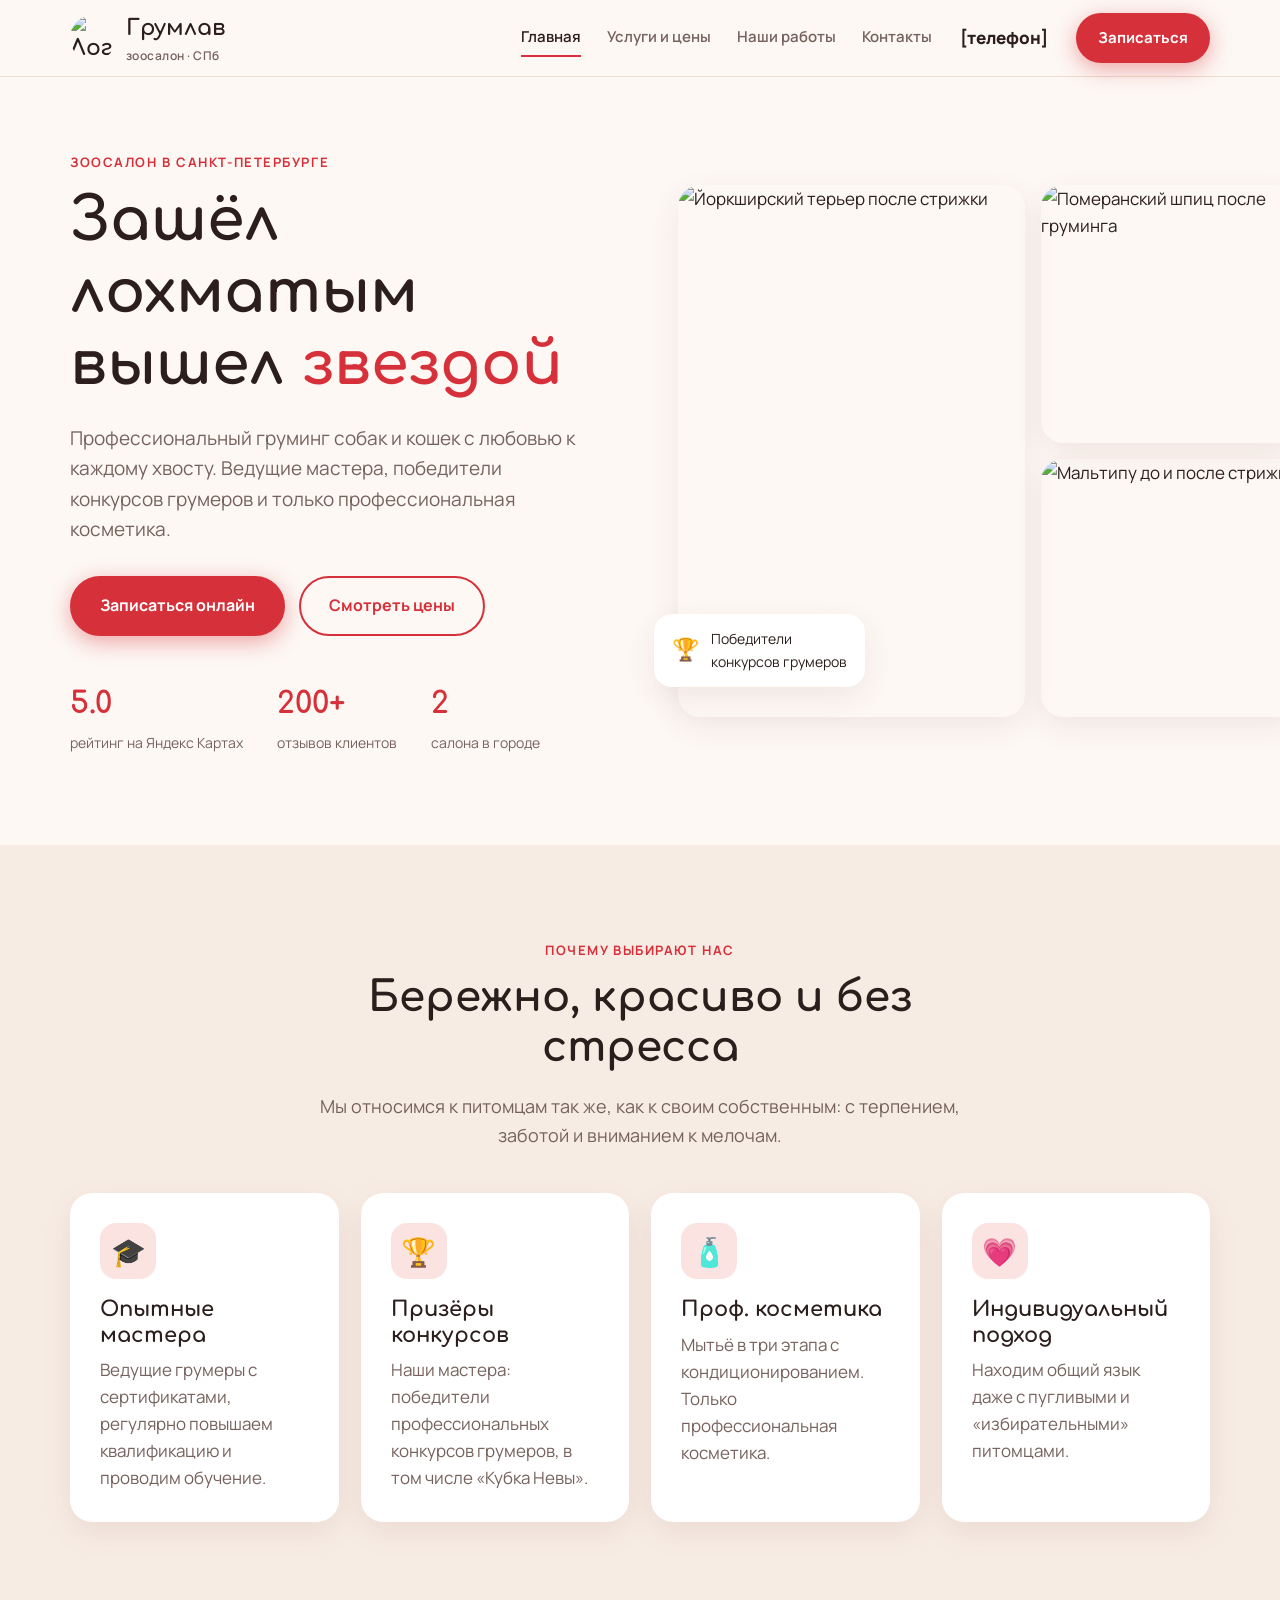
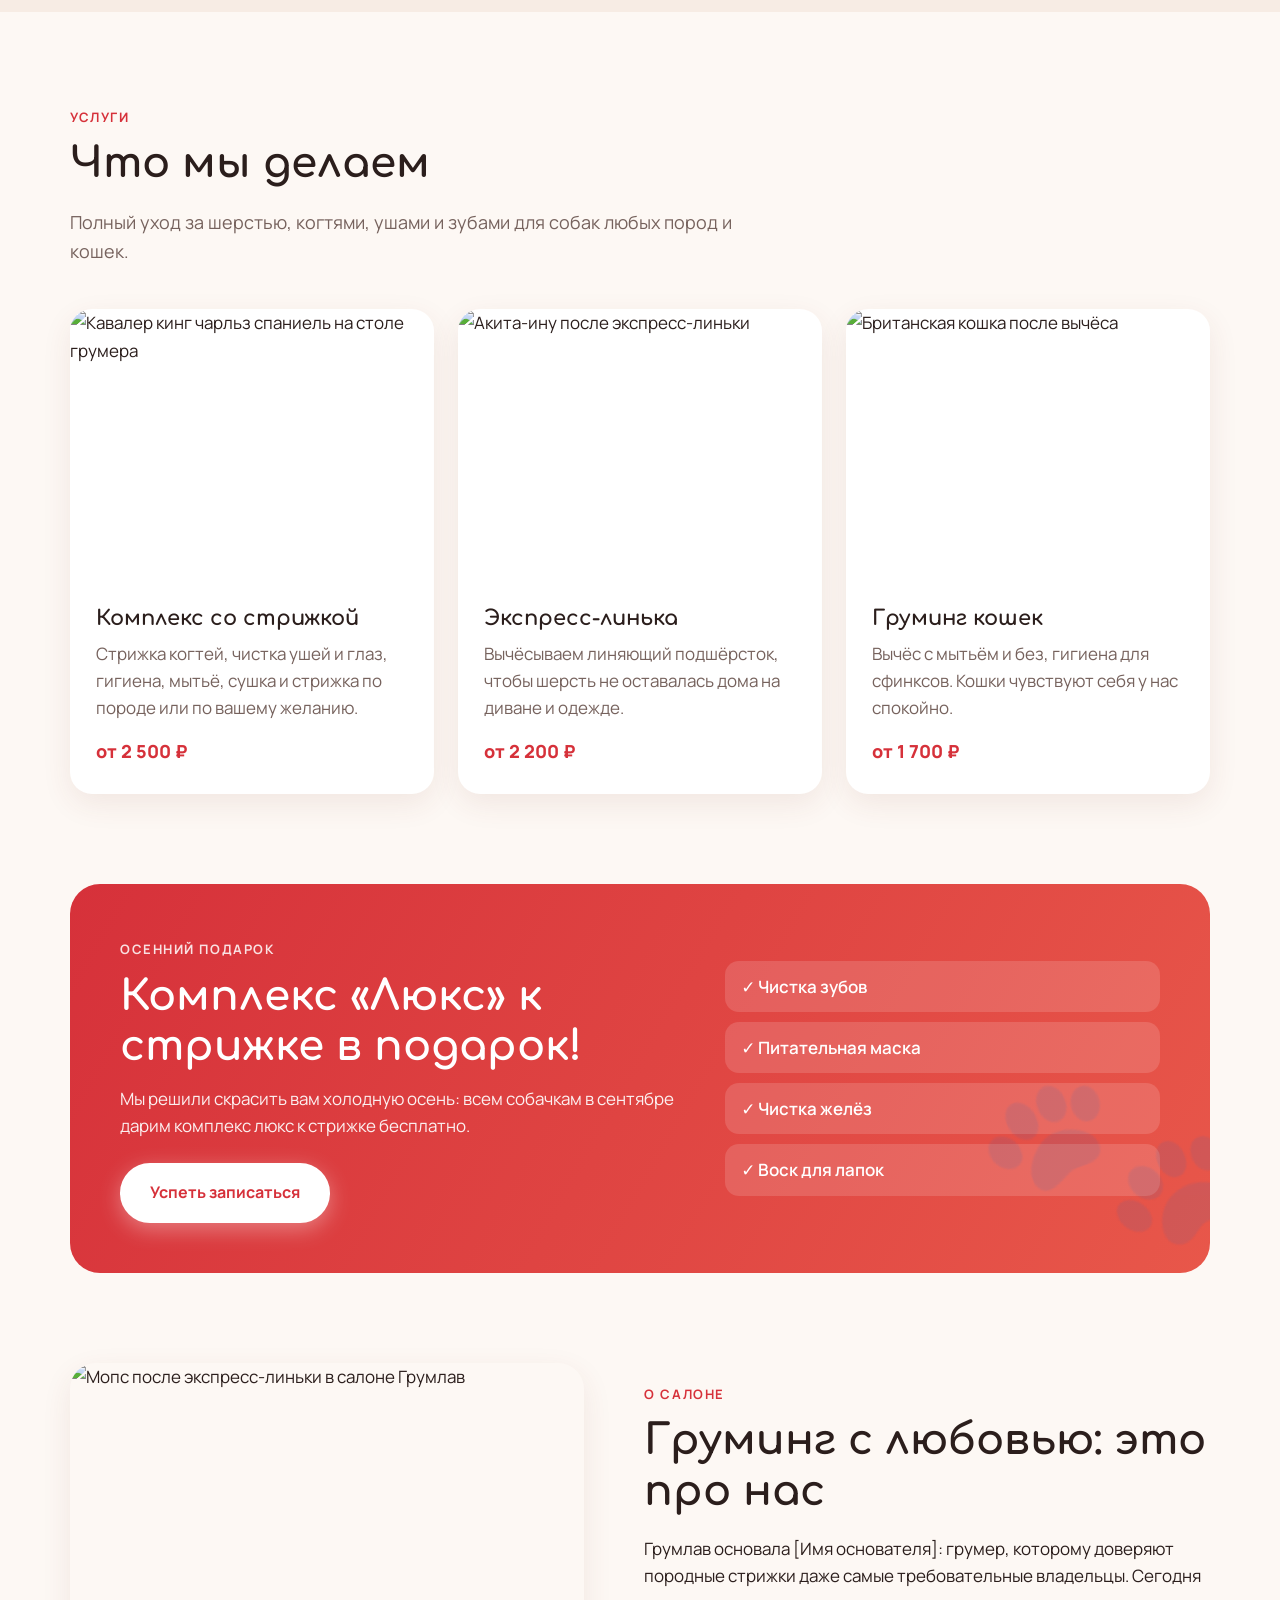
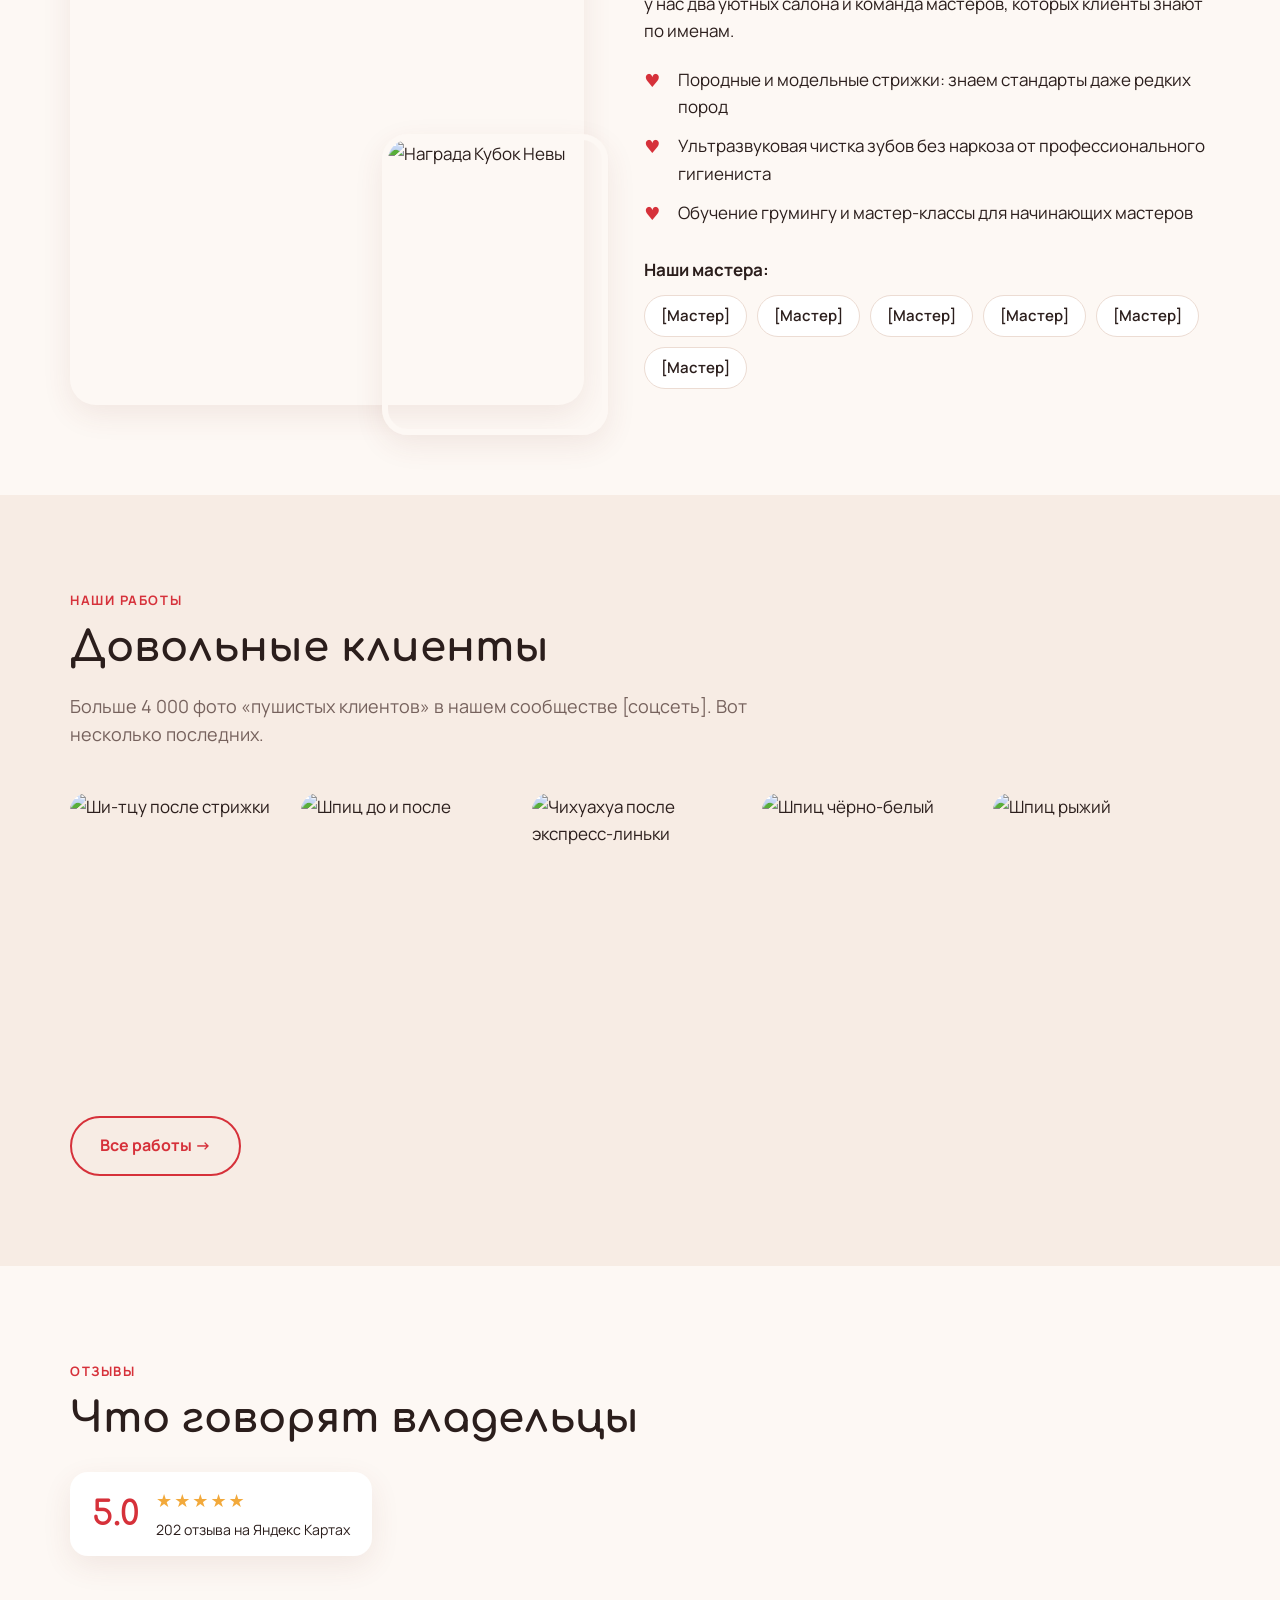
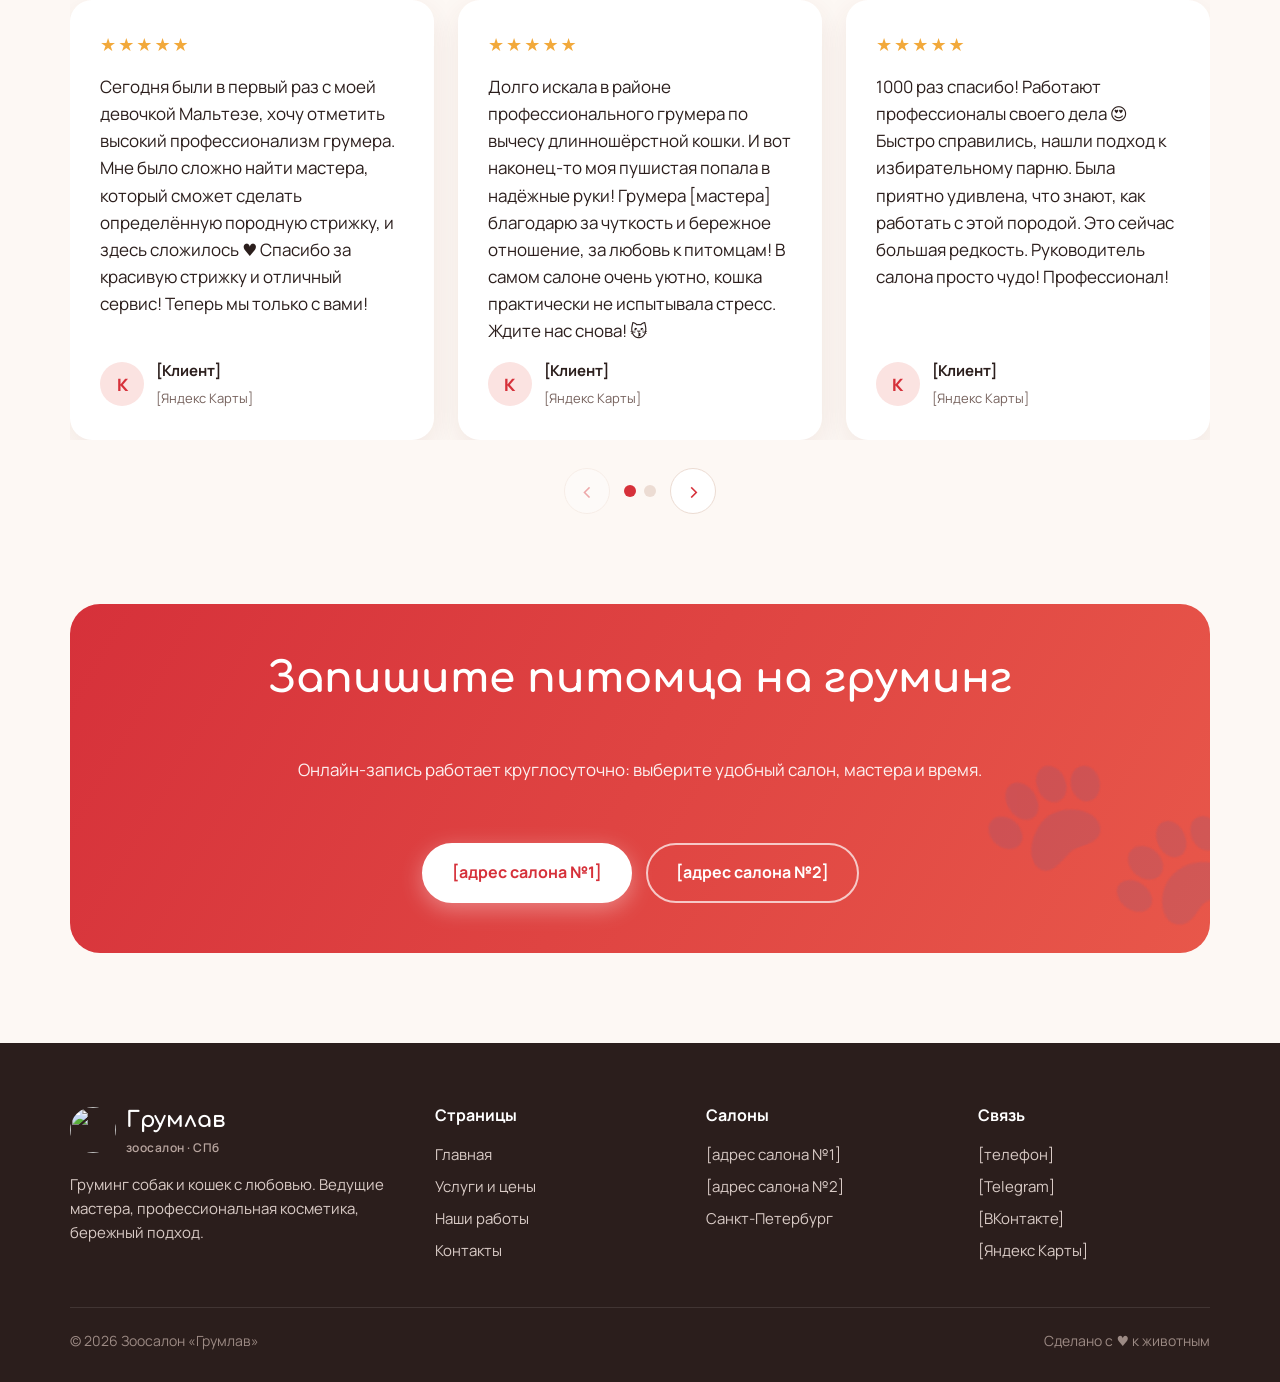
==== index.html @ 8fbd1bcd "Первая публикация 26.11 22:01" ====
<!DOCTYPE html>
<html lang="ru">
<head>
  <meta charset="UTF-8">
  <meta name="viewport" content="width=device-width, initial-scale=1">
  <title>Грумлав | Зоосалон в Санкт-Петербурге | Груминг собак и кошек</title>
  <meta name="description" content="Зоосалон Грумлав: стрижка собак и кошек, вычес, гигиена, ультразвуковая чистка зубов без наркоза. Два салона: [адрес салона №1] и [адрес салона №2]. Запись онлайн.">
  <link rel="icon" href="img/logo.jpg">
  <link rel="preconnect" href="https://fonts.googleapis.com">
  <link rel="preconnect" href="https://fonts.gstatic.com" crossorigin>
  <link href="https://fonts.googleapis.com/css2?family=Comfortaa:wght@600;700&family=Manrope:wght@400;600;700;800&display=swap" rel="stylesheet">
  <link rel="stylesheet" href="style.css">
</head>
<body>

<header class="header">
  <div class="container header__inner">
    <a href="index.html" class="logo"><img src="img/logo.jpg" alt="Логотип Грумлав"><span>Грумлав<small>зоосалон · СПб</small></span></a>
    <nav class="nav">
      <a href="index.html" class="active">Главная</a>
      <a href="uslugi.html">Услуги и цены</a>
      <a href="raboty.html">Наши работы</a>
      <a href="kontakty.html">Контакты</a>
    </nav>
    <span class="header__phone">[телефон]</span>
    <a href="kontakty.html#zapis" class="btn btn--primary">Записаться</a>
    <button class="burger" aria-label="Меню"><span></span><span></span><span></span></button>
  </div>
</header>

<main>
  <!-- Первый экран -->
  <section class="hero">
    <div class="container hero__grid">
      <div class="reveal">
        <span class="eyebrow">Зоосалон в Санкт-Петербурге</span>
        <h1>Зашёл лохматым<br>вышел <em>звездой</em></h1>
        <p class="hero__lead">Профессиональный груминг собак и кошек с любовью к каждому хвосту. Ведущие мастера, победители конкурсов грумеров и только профессиональная косметика.</p>
        <div class="hero__actions">
          <a href="kontakty.html#zapis" class="btn btn--primary">Записаться онлайн</a>
          <a href="uslugi.html" class="btn btn--ghost">Смотреть цены</a>
        </div>
        <div class="hero__stats">
          <div><b>5.0</b><span>рейтинг на Яндекс Картах</span></div>
          <div><b>200+</b><span>отзывов клиентов</span></div>
          <div><b>2</b><span>салона в городе</span></div>
        </div>
      </div>
      <div class="hero__photos reveal">
        <img class="tall" src="img/p3.jpg" alt="Йоркширский терьер после стрижки">
        <img class="sq" src="img/p1.jpg" alt="Померанский шпиц после груминга">
        <img class="sq" src="img/p17.jpg" alt="Мальтипу до и после стрижки">
        <div class="hero__badge"><b>🏆</b><div>Победители<br>конкурсов грумеров</div></div>
      </div>
    </div>
  </section>

  <!-- Преимущества -->
  <section class="section section--alt">
    <div class="container">
      <div class="section__head center">
        <span class="eyebrow">Почему выбирают нас</span>
        <h2>Бережно, красиво и без стресса</h2>
        <p>Мы относимся к питомцам так же, как к своим собственным: с терпением, заботой и вниманием к мелочам.</p>
      </div>
      <div class="grid-4">
        <div class="card reveal"><div class="feature__icon">🎓</div><h3>Опытные мастера</h3><p>Ведущие грумеры с сертификатами, регулярно повышаем квалификацию и проводим обучение.</p></div>
        <div class="card reveal"><div class="feature__icon">🏆</div><h3>Призёры конкурсов</h3><p>Наши мастера: победители профессиональных конкурсов грумеров, в том числе «Кубка Невы».</p></div>
        <div class="card reveal"><div class="feature__icon">🧴</div><h3>Проф. косметика</h3><p>Мытьё в три этапа с кондиционированием. Только профессиональная косметика.</p></div>
        <div class="card reveal"><div class="feature__icon">💗</div><h3>Индивидуальный подход</h3><p>Находим общий язык даже с пугливыми и «избирательными» питомцами.</p></div>
      </div>
    </div>
  </section>

  <!-- Услуги кратко -->
  <section class="section">
    <div class="container">
      <div class="section__head">
        <span class="eyebrow">Услуги</span>
        <h2>Что мы делаем</h2>
        <p>Полный уход за шерстью, когтями, ушами и зубами для собак любых пород и кошек.</p>
      </div>
      <div class="grid-3">
        <a href="uslugi.html" class="card service-card reveal">
          <img src="img/p8.jpg" alt="Кавалер кинг чарльз спаниель на столе грумера">
          <div class="service-card__body"><h3>Комплекс со стрижкой</h3><p>Стрижка когтей, чистка ушей и глаз, гигиена, мытьё, сушка и стрижка по породе или по вашему желанию.</p><div class="service-card__price">от 2 500 ₽</div></div>
        </a>
        <a href="uslugi.html" class="card service-card reveal">
          <img src="img/p15.jpg" alt="Акита-ину после экспресс-линьки">
          <div class="service-card__body"><h3>Экспресс-линька</h3><p>Вычёсываем линяющий подшёрсток, чтобы шерсть не оставалась дома на диване и одежде.</p><div class="service-card__price">от 2 200 ₽</div></div>
        </a>
        <a href="uslugi.html" class="card service-card reveal">
          <img src="img/p16.jpg" alt="Британская кошка после вычёса">
          <div class="service-card__body"><h3>Груминг кошек</h3><p>Вычёс с мытьём и без, гигиена для сфинксов. Кошки чувствуют себя у нас спокойно.</p><div class="service-card__price">от 1 700 ₽</div></div>
        </a>
      </div>
    </div>
  </section>

  <!-- Акция -->
  <section class="container">
    <div class="promo reveal">
      <div>
        <span class="eyebrow" style="color:#fff;opacity:.85">Осенний подарок</span>
        <h2>Комплекс «Люкс» к стрижке в подарок!</h2>
        <p>Мы решили скрасить вам холодную осень: всем собачкам в сентябре дарим комплекс люкс к стрижке бесплатно.</p>
        <a href="kontakty.html#zapis" class="btn btn--white" style="margin-top:24px">Успеть записаться</a>
      </div>
      <ul>
        <li>Чистка зубов</li>
        <li>Питательная маска</li>
        <li>Чистка желёз</li>
        <li>Воск для лапок</li>
      </ul>
    </div>
  </section>

  <!-- О салоне -->
  <section class="section">
    <div class="container about">
      <div class="about__img reveal">
        <img src="img/p12.jpg" alt="Мопс после экспресс-линьки в салоне Грумлав">
        <img class="small" src="img/p7.jpg" alt="Награда Кубок Невы">
      </div>
      <div class="reveal">
        <span class="eyebrow">О салоне</span>
        <h2>Груминг с любовью: это про нас</h2>
        <p>Грумлав основала [Имя основателя]: грумер, которому доверяют породные стрижки даже самые требовательные владельцы. Сегодня у нас два уютных салона и команда мастеров, которых клиенты знают по именам.</p>
        <ul class="check-list">
          <li>Породные и модельные стрижки: знаем стандарты даже редких пород</li>
          <li>Ультразвуковая чистка зубов без наркоза от профессионального гигиениста</li>
          <li>Обучение грумингу и мастер-классы для начинающих мастеров</li>
        </ul>
        <p style="font-weight:700;margin-bottom:12px">Наши мастера:</p>
        <div class="masters"><span>[Мастер]</span><span>[Мастер]</span><span>[Мастер]</span><span>[Мастер]</span><span>[Мастер]</span><span>[Мастер]</span></div>
      </div>
    </div>
  </section>

  <!-- Галерея превью -->
  <section class="section section--alt">
    <div class="container">
      <div class="section__head">
        <span class="eyebrow">Наши работы</span>
        <h2>Довольные клиенты</h2>
        <p>Больше 4 000 фото «пушистых клиентов» в нашем сообществе [соцсеть]. Вот несколько последних.</p>
      </div>
      <div class="gallery-strip reveal">
        <img src="img/p6.jpg" alt="Ши-тцу после стрижки" data-zoom>
        <img src="img/p14.jpg" alt="Шпиц до и после" data-zoom>
        <img src="img/p10.jpg" alt="Чихуахуа после экспресс-линьки" data-zoom>
        <img src="img/p11.jpg" alt="Шпиц чёрно-белый" data-zoom>
        <img src="img/p2.jpg" alt="Шпиц рыжий" data-zoom>
      </div>
      <div style="margin-top:34px"><a href="raboty.html" class="btn btn--ghost">Все работы →</a></div>
    </div>
  </section>

  <!-- Отзывы -->
  <section class="section">
    <div class="container">
      <div class="section__head">
        <span class="eyebrow">Отзывы</span>
        <h2>Что говорят владельцы</h2>
        <div class="rating-box"><b>5.0</b><div><div class="review__stars">★★★★★</div><small>202 отзыва на Яндекс Картах</small></div></div>
      </div>
      <div class="reviews-carousel" data-carousel>
        <div class="reviews-carousel__viewport" data-carousel-viewport>
          <div class="reviews" data-carousel-track>
        <div class="card review reveal">
          <div class="review__stars">★★★★★</div>
          <p class="review__text">Сегодня были в первый раз с моей девочкой Мальтезе, хочу отметить высокий профессионализм грумера. Мне было сложно найти мастера, который сможет сделать определённую породную стрижку, и здесь сложилось ♥️ Спасибо за красивую стрижку и отличный сервис! Теперь мы только с вами!</p>
          <div class="review__author"><div class="review__avatar">К</div><div><b>[Клиент]</b><small>[Яндекс Карты]</small></div></div>
        </div>
        <div class="card review reveal">
          <div class="review__stars">★★★★★</div>
          <p class="review__text">Долго искала в районе профессионального грумера по вычесу длинношёрстной кошки. И вот наконец-то моя пушистая попала в надёжные руки! Грумера [мастера] благодарю за чуткость и бережное отношение, за любовь к питомцам! В самом салоне очень уютно, кошка практически не испытывала стресс. Ждите нас снова! 😽</p>
          <div class="review__author"><div class="review__avatar">К</div><div><b>[Клиент]</b><small>[Яндекс Карты]</small></div></div>
        </div>
        <div class="card review reveal">
          <div class="review__stars">★★★★★</div>
          <p class="review__text">1000 раз спасибо! Работают профессионалы своего дела 😍 Быстро справились, нашли подход к избирательному парню. Была приятно удивлена, что знают, как работать с этой породой. Это сейчас большая редкость. Руководитель салона просто чудо! Профессионал!</p>
          <div class="review__author"><div class="review__avatar">К</div><div><b>[Клиент]</b><small>[Яндекс Карты]</small></div></div>
        </div>
        <div class="card review reveal">
          <div class="review__stars">★★★★★</div>
          <p class="review__text">Отлично сходили к [мастеру]! Попали на удачное время, когда не было никого и весь салон был в нашем распоряжении. Пёс намыт, вычесан и доволен, т.к. дали попеть любимые песни)</p>
          <div class="review__author"><div class="review__avatar">К</div><div><b>[Клиент]</b><small>[Яндекс Карты]</small></div></div>
        </div>
        <div class="card review reveal">
          <div class="review__stars">★★★★★</div>
          <p class="review__text">Были на груминге у мастера. Всё понравилось. Мастер внимательна и заботлива по отношению к клиентам, чувствуется профессиональный подход.</p>
          <div class="review__author"><div class="review__avatar">К</div><div><b>[Клиент]</b><small>[Яндекс Карты]</small></div></div>
        </div>
        <div class="card review reveal">
          <div class="review__stars">★★★★★</div>
          <p class="review__text">Отличный салон. Ходим сюда с кошечкой уже более 5 лет.</p>
          <div class="review__author"><div class="review__avatar">К</div><div><b>[Клиент]</b><small>[Яндекс Карты]</small></div></div>
        </div>
          </div>
        </div>
      </div>
    </div>
  </section>

  <!-- CTA -->
  <section class="container cta" style="padding-bottom:90px">
    <div class="promo reveal">
      <h2>Запишите питомца на груминг</h2>
      <p>Онлайн-запись работает круглосуточно: выберите удобный салон, мастера и время.</p>
      <div class="hero__actions" style="margin-top:20px">
        <a href="kontakty.html#zapis" target="_blank" rel="noopener" class="btn btn--white">[адрес салона №1]</a>
        <a href="kontakty.html#zapis" target="_blank" rel="noopener" class="btn btn--outline-white">[адрес салона №2]</a>
      </div>
    </div>
  </section>
</main>

<footer class="footer">
  <div class="container">
    <div class="footer__grid">
      <div>
        <a href="index.html" class="logo"><img src="img/logo.jpg" alt=""><span>Грумлав<small>зоосалон · СПб</small></span></a>
        <p style="margin-top:16px;font-size:15px">Груминг собак и кошек с любовью. Ведущие мастера, профессиональная косметика, бережный подход.</p>
      </div>
      <div><h4>Страницы</h4><ul><li><a href="index.html">Главная</a></li><li><a href="uslugi.html">Услуги и цены</a></li><li><a href="raboty.html">Наши работы</a></li><li><a href="kontakty.html">Контакты</a></li></ul></div>
      <div><h4>Салоны</h4><ul><li>[адрес салона №1]</li><li>[адрес салона №2]</li><li>Санкт-Петербург</li></ul></div>
      <div><h4>Связь</h4><ul><li>[телефон]</li><li>[Telegram]</li><li>[ВКонтакте]</li><li>[Яндекс Карты]</li></ul></div>
    </div>
    <div class="footer__bottom"><span>© 2026 Зоосалон «Грумлав»</span><span>Сделано с ♥ к животным</span></div>
  </div>
</footer>

<script src="script.js"></script>
</body>
</html>
---- style.css ----
:root {
  --bg: #fdf8f4;
  --bg-alt: #f7ece4;
  --card: #ffffff;
  --text: #2b1e1c;
  --muted: #76625d;
  --accent: #d6313a;
  --accent-dark: #a91f28;
  --accent-soft: #fbe3e1;
  --line: #ecdcd3;
  --radius: 22px;
  --shadow: 0 10px 30px rgba(120, 50, 40, .09);
  --container: 1180px;
}

* { box-sizing: border-box; margin: 0; padding: 0; }
html { scroll-behavior: smooth; }
html, body { overflow-x: hidden; }
.price-row > div, .grid-3 > *, .grid-4 > *, .contacts > * { min-width: 0; }
body {
  font-family: "Manrope", system-ui, sans-serif;
  background: var(--bg);
  color: var(--text);
  line-height: 1.6;
  font-size: 17px;
  -webkit-font-smoothing: antialiased;
}
img { display: block; max-width: 100%; }
a { color: inherit; text-decoration: none; }
h1, h2, h3 { font-family: "Comfortaa", "Manrope", sans-serif; line-height: 1.2; font-weight: 700; }
h1 { font-size: clamp(34px, 5.2vw, 60px); }
h2 { font-size: clamp(28px, 3.6vw, 42px); margin-bottom: 18px; }
h3 { font-size: 21px; margin-bottom: 8px; }
.container { max-width: var(--container); margin: 0 auto; padding: 0 20px; }
.section { padding: 90px 0; }
.section--alt { background: var(--bg-alt); }
.section__head { max-width: 680px; margin-bottom: 44px; }
.section__head p { color: var(--muted); font-size: 18px; }
.center { text-align: center; margin-left: auto; margin-right: auto; }
.eyebrow {
  display: inline-block; font-size: 13px; font-weight: 700; letter-spacing: .12em;
  text-transform: uppercase; color: var(--accent); margin-bottom: 12px;
}

/* Кнопки: подсветка + светящаяся волна */
.btn {
  display: inline-flex; align-items: center; justify-content: center; gap: 8px;
  padding: 15px 28px; border-radius: 999px; font-weight: 700; font-size: 16px;
  border: 2px solid var(--accent); transition: .2s; cursor: pointer; font-family: inherit;
  position: relative; overflow: hidden;
}
.btn::after {
  content: ""; position: absolute; top: 0; left: 0; width: 45%; height: 100%;
  background: linear-gradient(105deg, transparent 0%, rgba(255,255,255,.65) 50%, transparent 100%);
  transform: translateX(-140%) skewX(-18deg);
  animation: btn-shine 3.6s ease-in-out infinite;
  pointer-events: none;
}
.btn + .btn::after { animation-delay: 1.3s; }
@keyframes btn-shine {
  0% { transform: translateX(-140%) skewX(-18deg); }
  45% { transform: translateX(320%) skewX(-18deg); }
  100% { transform: translateX(320%) skewX(-18deg); }
}
.btn--primary { background: var(--accent); color: #fff; box-shadow: 0 6px 22px rgba(214,49,58,.42); }
.btn--primary:hover { background: var(--accent-dark); border-color: var(--accent-dark); transform: translateY(-2px); box-shadow: 0 10px 30px rgba(214,49,58,.55); }
.btn--ghost { color: var(--accent); background: transparent; }
.btn--ghost::after { background: linear-gradient(105deg, transparent 0%, rgba(214,49,58,.18) 50%, transparent 100%); }
.btn--ghost:hover { background: var(--accent-soft); box-shadow: 0 6px 18px rgba(214,49,58,.22); }
.btn--white { background: #fff; color: var(--accent); border-color: #fff; box-shadow: 0 6px 22px rgba(255,255,255,.35); }
.btn--white::after { background: linear-gradient(105deg, transparent 0%, rgba(214,49,58,.28) 50%, transparent 100%); }
.btn--white:hover { transform: translateY(-2px); box-shadow: 0 10px 30px rgba(255,255,255,.5); }
.btn--outline-white { color: #fff; border-color: rgba(255,255,255,.7); }
.btn--outline-white:hover { background: rgba(255,255,255,.12); box-shadow: 0 6px 20px rgba(255,255,255,.25); }
@media (prefers-reduced-motion: reduce) {
  .btn::after { animation: none; }
}

/* Шапка */
.header {
  position: sticky; top: 0; z-index: 50;
  background: rgba(253, 248, 244, .92); backdrop-filter: blur(10px);
  border-bottom: 1px solid var(--line);
}
.header__inner { display: flex; align-items: center; gap: 28px; height: 76px; }
.logo { display: flex; align-items: center; gap: 10px; font-family: "Comfortaa", sans-serif; font-weight: 700; font-size: 22px; }
.logo img { width: 46px; height: 46px; border-radius: 50%; }
.logo span small { display: block; font-family: "Manrope", sans-serif; font-size: 12px; font-weight: 600; color: var(--muted); letter-spacing: .04em; }
.nav { display: flex; gap: 26px; margin-left: auto; }
.nav a { font-weight: 600; font-size: 15px; color: var(--muted); padding: 6px 0; border-bottom: 2px solid transparent; transition: .2s; }
.nav a:hover, .nav a.active { color: var(--text); border-color: var(--accent); }
.header__phone { font-weight: 800; white-space: nowrap; }
.btn--tg { background: #2aabee; border-color: #2aabee; color: #fff; box-shadow: 0 6px 22px rgba(42,171,238,.4); }
.btn--tg:hover { background: #1e96d4; border-color: #1e96d4; transform: translateY(-2px); box-shadow: 0 10px 30px rgba(42,171,238,.55); }
.header .btn { padding: 11px 20px; font-size: 15px; }
.burger { display: none; margin-left: auto; width: 44px; height: 44px; border: 0; background: none; cursor: pointer; }
.burger span { display: block; width: 24px; height: 2px; background: var(--text); margin: 5px auto; transition: .25s; }

/* Hero */
.hero { padding: 70px 0 90px; overflow: hidden; }
.hero__grid { display: grid; grid-template-columns: 1.05fr 1fr; gap: 50px; align-items: center; }
.hero h1 em { font-style: normal; color: var(--accent); }
.hero__lead { font-size: 19px; color: var(--muted); margin: 22px 0 32px; max-width: 520px; }
.hero__actions { display: flex; flex-wrap: wrap; gap: 14px; }
.hero__stats { display: flex; gap: 34px; margin-top: 44px; flex-wrap: wrap; }
.hero__stats b { display: block; font-family: "Comfortaa", sans-serif; font-size: 30px; color: var(--accent); }
.hero__stats span { font-size: 14px; color: var(--muted); }
.hero__photos { position: relative; display: grid; grid-template-columns: 1fr 1fr; gap: 16px; }
.hero__photos img { width: 100%; height: 100%; object-fit: cover; border-radius: var(--radius); box-shadow: var(--shadow); }
.hero__photos .tall { grid-row: span 2; aspect-ratio: 3/4.6; }
.hero__photos .sq { aspect-ratio: 1; }
.hero__badge {
  position: absolute; left: -24px; bottom: 30px; background: #fff; border-radius: 18px;
  padding: 14px 18px; box-shadow: var(--shadow); display: flex; align-items: center; gap: 12px; font-size: 14px;
}
.hero__badge b { font-size: 22px; color: var(--accent); font-family: "Comfortaa", sans-serif; }

/* Оживление фото в hero при наведении */
.hero__photos { perspective: 1000px; }
.hero__photos img {
  transition: transform .18s ease-out, box-shadow .18s ease-out, filter .18s ease-out;
  transform-style: preserve-3d;
  will-change: transform;
}
.hero__photos img.is-alive { box-shadow: 0 18px 45px rgba(120, 50, 40, .18); filter: saturate(1.06); }
.hero__badge { transition: transform .18s ease-out; }
.hero__photos.is-hovering .hero__badge { transform: translateY(-4px) rotate(-2deg); }
@media (prefers-reduced-motion: reduce) {
  .hero__photos img, .hero__badge { transition: none; }
}

/* Page hero (внутренние страницы) */
.page-hero { padding: 64px 0 50px; background: var(--bg-alt); }
.page-hero p { color: var(--muted); font-size: 18px; max-width: 640px; margin-top: 14px; }
.crumbs { font-size: 14px; color: var(--muted); margin-bottom: 14px; }
.crumbs a:hover { color: var(--accent); }

/* Карточки */
.grid-3 { display: grid; grid-template-columns: repeat(3, 1fr); gap: 24px; }
.grid-4 { display: grid; grid-template-columns: repeat(4, 1fr); gap: 22px; }
.card { background: var(--card); border-radius: var(--radius); padding: 30px; box-shadow: var(--shadow); }
.card p { color: var(--muted); }
.feature__icon {
  width: 56px; height: 56px; border-radius: 16px; background: var(--accent-soft);
  display: grid; place-items: center; font-size: 28px; margin-bottom: 18px;
}

.service-card { overflow: hidden; padding: 0; display: flex; flex-direction: column; }
.service-card img { aspect-ratio: 4/3; object-fit: cover; width: 100%; }
.service-card__body { padding: 24px 26px 28px; display: flex; flex-direction: column; flex: 1; }
.service-card__price { margin-top: auto; padding-top: 16px; font-weight: 800; color: var(--accent); font-size: 18px; }

/* Промо */
.promo {
  background: linear-gradient(120deg, var(--accent) 0%, #e8574a 100%);
  color: #fff; border-radius: 30px; padding: 50px; display: grid;
  grid-template-columns: 1.3fr 1fr; gap: 40px; align-items: center; position: relative; overflow: hidden;
}
.promo::after { content: "🐾"; position: absolute; right: -20px; bottom: -40px; font-size: 200px; opacity: .1; transform: rotate(-20deg); }
.promo h2 { margin-bottom: 12px; }
.promo p { opacity: .92; }
.promo ul { list-style: none; display: grid; gap: 10px; }
.promo li { background: rgba(255,255,255,.14); border-radius: 14px; padding: 12px 16px; font-weight: 600; }
.promo li::before { content: "✓ "; font-weight: 800; }

/* Галерея */
.gallery { columns: 4 240px; column-gap: 18px; }
.gallery__item { break-inside: avoid; margin-bottom: 18px; border-radius: 18px; overflow: hidden; cursor: zoom-in; position: relative; background: var(--line); }
.gallery__item img { width: 100%; transition: transform .4s; }
.gallery__item:hover img { transform: scale(1.04); }
.gallery__item figcaption {
  position: absolute; left: 12px; bottom: 12px; background: rgba(255,255,255,.93);
  padding: 6px 12px; border-radius: 999px; font-size: 13px; font-weight: 700;
}
.gallery-strip { display: grid; grid-template-columns: repeat(5, 1fr); gap: 14px; }
.gallery-strip img { aspect-ratio: 3/4; object-fit: cover; border-radius: 18px; width: 100%; cursor: zoom-in; }

.filters { display: flex; flex-wrap: wrap; gap: 10px; margin-bottom: 30px; }
.filter {
  padding: 10px 20px; border-radius: 999px; border: 1.5px solid var(--line); background: #fff;
  font-family: inherit; font-weight: 600; font-size: 15px; cursor: pointer; transition: .2s;
}
.filter:hover { border-color: var(--accent); }
.filter.active { background: var(--accent); border-color: var(--accent); color: #fff; }

/* Лайтбокс */
.lightbox { position: fixed; inset: 0; background: rgba(20,10,10,.9); display: none; align-items: center; justify-content: center; z-index: 100; padding: 20px; }
.lightbox.open { display: flex; }
.lightbox img { max-height: 90vh; max-width: 92vw; border-radius: 14px; }
.lightbox__close { position: absolute; top: 18px; right: 22px; font-size: 40px; color: #fff; background: none; border: 0; cursor: pointer; line-height: 1; }

/* Отзывы */
.reviews { display: grid; grid-template-columns: repeat(3, 1fr); gap: 24px; }
.review { display: flex; flex-direction: column; gap: 14px; }
.review__stars { color: #f2a93b; letter-spacing: 2px; font-size: 18px; }
.review__text { color: var(--text) !important; }
.review__author { display: flex; align-items: center; gap: 12px; margin-top: auto; }
.review__avatar { width: 44px; height: 44px; border-radius: 50%; background: var(--accent-soft); color: var(--accent); display: grid; place-items: center; font-weight: 800; }
.review__author b { display: block; font-size: 15px; }
.review__author small { color: var(--muted); font-size: 13px; }
.rating-box { display: inline-flex; align-items: center; gap: 16px; background: #fff; padding: 14px 22px; border-radius: 18px; box-shadow: var(--shadow); margin-top: 10px; }
.rating-box b { font-size: 34px; font-family: "Comfortaa", sans-serif; color: var(--accent); }

/* Карусель отзывов */
.reviews-carousel { position: relative; }
.reviews-carousel.is-enhanced .reviews-carousel__viewport { overflow: hidden; }
.reviews-carousel.is-enhanced .reviews { display: flex; gap: 24px; transition: transform .25s ease; will-change: transform; }
.reviews-carousel.is-enhanced .review { flex: 0 0 calc((100% - (var(--per-view) - 1) * 24px) / var(--per-view)); }
.carousel__controls { display: flex; align-items: center; justify-content: center; gap: 14px; margin-top: 28px; }
.carousel__btn {
  width: 46px; height: 46px; border-radius: 50%; border: 1.5px solid var(--line); background: #fff;
  color: var(--accent); font-size: 24px; line-height: 1; cursor: pointer; transition: .2s;
  display: grid; place-items: center; font-family: inherit;
}
.carousel__btn:hover:not(:disabled) { border-color: var(--accent); transform: translateY(-1px); }
.carousel__btn:disabled { opacity: .4; cursor: not-allowed; }
.carousel__dots { display: flex; gap: 8px; }
.carousel__dot { width: 12px; height: 12px; border-radius: 50%; border: 0; background: var(--line); cursor: pointer; padding: 0; }
.carousel__dot.active { background: var(--accent); }
.btn:focus-visible, .filter:focus-visible, .carousel__btn:focus-visible, .carousel__dot:focus-visible { outline: 3px solid rgba(214,49,58,.35); outline-offset: 2px; }
@media (prefers-reduced-motion: reduce) {
  .reviews-carousel.is-enhanced .reviews { transition: none; }
}

/* О нас */
.about { display: grid; grid-template-columns: 1fr 1.1fr; gap: 60px; align-items: center; }
.about__img { position: relative; }
.about__img img { border-radius: 26px; box-shadow: var(--shadow); aspect-ratio: 4/5; object-fit: cover; width: 100%; }
.about__img .small { position: absolute; width: 44%; right: -24px; bottom: -30px; aspect-ratio: 3/4; border: 6px solid var(--bg); }
.check-list { list-style: none; display: grid; gap: 12px; margin: 22px 0 30px; }
.check-list li { padding-left: 34px; position: relative; }
.check-list li::before { content: "♥"; position: absolute; left: 0; top: 0; color: var(--accent); font-size: 18px; }

.masters { display: flex; flex-wrap: wrap; gap: 10px; }
.masters span { background: #fff; border: 1px solid var(--line); padding: 8px 16px; border-radius: 999px; font-weight: 600; font-size: 15px; }

/* Прайс */
.price-tabs { display: flex; flex-wrap: wrap; gap: 10px; margin-bottom: 30px; }
.price-group { display: none; }
.price-group.active { display: block; }
.price-table { background: #fff; border-radius: var(--radius); box-shadow: var(--shadow); overflow: hidden; }
.price-row { display: grid; grid-template-columns: 1fr auto; gap: 20px; padding: 22px 28px; border-bottom: 1px solid var(--line); align-items: start; }
.price-row:last-child { border-bottom: 0; }
.price-row h3 { font-family: "Manrope", sans-serif; font-size: 18px; font-weight: 700; margin-bottom: 4px; }
.price-row p { color: var(--muted); font-size: 15px; }
.price-row .price { font-weight: 800; font-size: 19px; color: var(--accent); white-space: nowrap; }
.note { background: var(--accent-soft); border-radius: 18px; padding: 20px 24px; margin-top: 26px; font-size: 15px; }

.dental { display: grid; grid-template-columns: 1fr 1.2fr; gap: 50px; align-items: center; }
.dental img { border-radius: 26px; box-shadow: var(--shadow); }

/* Контакты */
.contacts { display: grid; grid-template-columns: 1fr 1fr; gap: 24px; }
.contact-card h3 { font-size: 24px; }
.contact-card dl { display: grid; gap: 14px; margin: 18px 0 26px; }
.contact-card dt { font-size: 13px; text-transform: uppercase; letter-spacing: .08em; color: var(--muted); font-weight: 700; }
.contact-card dd { font-weight: 600; font-size: 18px; }
.contact-card .btns { display: flex; flex-wrap: wrap; gap: 12px; }
.map { border-radius: var(--radius); overflow: hidden; box-shadow: var(--shadow); margin-top: 16px; height: 300px; }
.map iframe { width: 100%; height: 100%; border: 0; }
.map--placeholder { display: grid; place-items: center; background: var(--bg-alt); color: var(--muted); font-weight: 700; text-align: center; padding: 20px; }

.socials { display: flex; gap: 12px; flex-wrap: wrap; }

/* Форма */
.form { display: grid; gap: 14px; }
.form input, .form select, .form textarea {
  width: 100%; padding: 15px 18px; border-radius: 14px; border: 1.5px solid var(--line);
  font-family: inherit; font-size: 16px; background: #fff; color: var(--text);
}
.form input:focus, .form select:focus, .form textarea:focus { outline: none; border-color: var(--accent); }
.form__row { display: grid; grid-template-columns: 1fr 1fr; gap: 14px; }
.form label { display: grid; gap: 6px; font-size: 14px; font-weight: 700; color: var(--muted); }
.form textarea { resize: vertical; }
.form .btn { justify-self: start; }
.form__error { color: var(--accent); font-weight: 700; font-size: 15px; }
.form__ok { display: grid; gap: 10px; background: #e6f6ea; color: #1d6b35; padding: 16px 18px; border-radius: 14px; font-size: 15px; }
.form__ok textarea { font-size: 14px; color: var(--text); }
.form__ok a { text-decoration: underline; font-weight: 700; }
[hidden] { display: none !important; }

.booking { display: grid; grid-template-columns: 1fr 1.3fr; gap: 50px; align-items: start; }
.booking__info p { color: var(--muted); }
.booking__info img { margin-top: 28px; border-radius: 26px; box-shadow: var(--shadow); aspect-ratio: 4/3; object-fit: cover; width: 100%; }

/* CTA */
.cta { text-align: center; }
.cta .promo { grid-template-columns: 1fr; text-align: center; justify-items: center; }
.cta .hero__actions { justify-content: center; }

/* Подвал */
.footer { background: #2b1e1c; color: #d9cbc6; padding: 60px 0 30px; }
.footer__grid { display: grid; grid-template-columns: 1.4fr 1fr 1fr 1fr; gap: 40px; }
.footer .logo { color: #fff; }
.footer .logo span small { color: #b8a59f; }
.footer h4 { color: #fff; font-size: 16px; margin-bottom: 14px; }
.footer ul { list-style: none; display: grid; gap: 8px; font-size: 15px; }
.footer a:hover { color: #fff; }
.footer__bottom { border-top: 1px solid rgba(255,255,255,.1); margin-top: 44px; padding-top: 22px; font-size: 14px; color: #9c8a84; display: flex; justify-content: space-between; gap: 20px; flex-wrap: wrap; }

/* Анимация появления */
.reveal { opacity: 0; transform: translateY(24px); transition: opacity .7s ease, transform .7s ease; }
.reveal.visible { opacity: 1; transform: none; }

/* Адаптив */
@media (max-width: 1080px) {
  .header__phone { display: none; }
  .grid-4 { grid-template-columns: repeat(2, 1fr); }
  .footer__grid { grid-template-columns: 1fr 1fr; }
}
@media (max-width: 900px) {
  .nav, .header .btn { display: none; }
  .burger { display: block; }
  .header.open .nav {
    display: flex; flex-direction: column; position: absolute; top: 76px; left: 0; right: 0;
    background: var(--bg); padding: 20px; gap: 6px; border-bottom: 1px solid var(--line);
  }
  .header.open .nav a { font-size: 18px; padding: 10px 0; }
  .header.open .burger span:nth-child(1) { transform: translateY(7px) rotate(45deg); }
  .header.open .burger span:nth-child(2) { opacity: 0; }
  .header.open .burger span:nth-child(3) { transform: translateY(-7px) rotate(-45deg); }
  .hero__grid, .about, .promo, .dental, .contacts, .booking { grid-template-columns: 1fr; }
  .booking__info img { display: none; }
  .hero__badge { left: 10px; }
  .grid-3, .reviews { grid-template-columns: 1fr 1fr; }
  .gallery-strip { grid-template-columns: repeat(3, 1fr); }
  .gallery-strip img:nth-child(n+4) { display: none; }
  .about__img .small { right: 10px; }
  .section { padding: 70px 0; }
}
@media (max-width: 600px) {
  body { font-size: 16px; }
  .container { padding: 0 16px; }
  .grid-3, .grid-4, .reviews, .form__row, .footer__grid { grid-template-columns: 1fr; }
  .promo { padding: 34px 24px; }
  .price-row { grid-template-columns: 1fr; gap: 6px; padding: 18px 20px; }
  .hero { padding: 40px 0 60px; }
  .hero h1 { font-size: 30px; }
  .hero__stats { gap: 16px; flex-wrap: nowrap; }
  .hero__stats > div { flex: 1; }
  .hero__stats b { font-size: 24px; }
  .hero__stats span { font-size: 12px; line-height: 1.3; display: block; }
  .gallery { columns: 2 140px; column-gap: 10px; }
  .gallery__item { margin-bottom: 10px; }
  .btn { width: 100%; }
  .hero__actions .btn, .contact-card .btns .btn { width: 100%; }
}
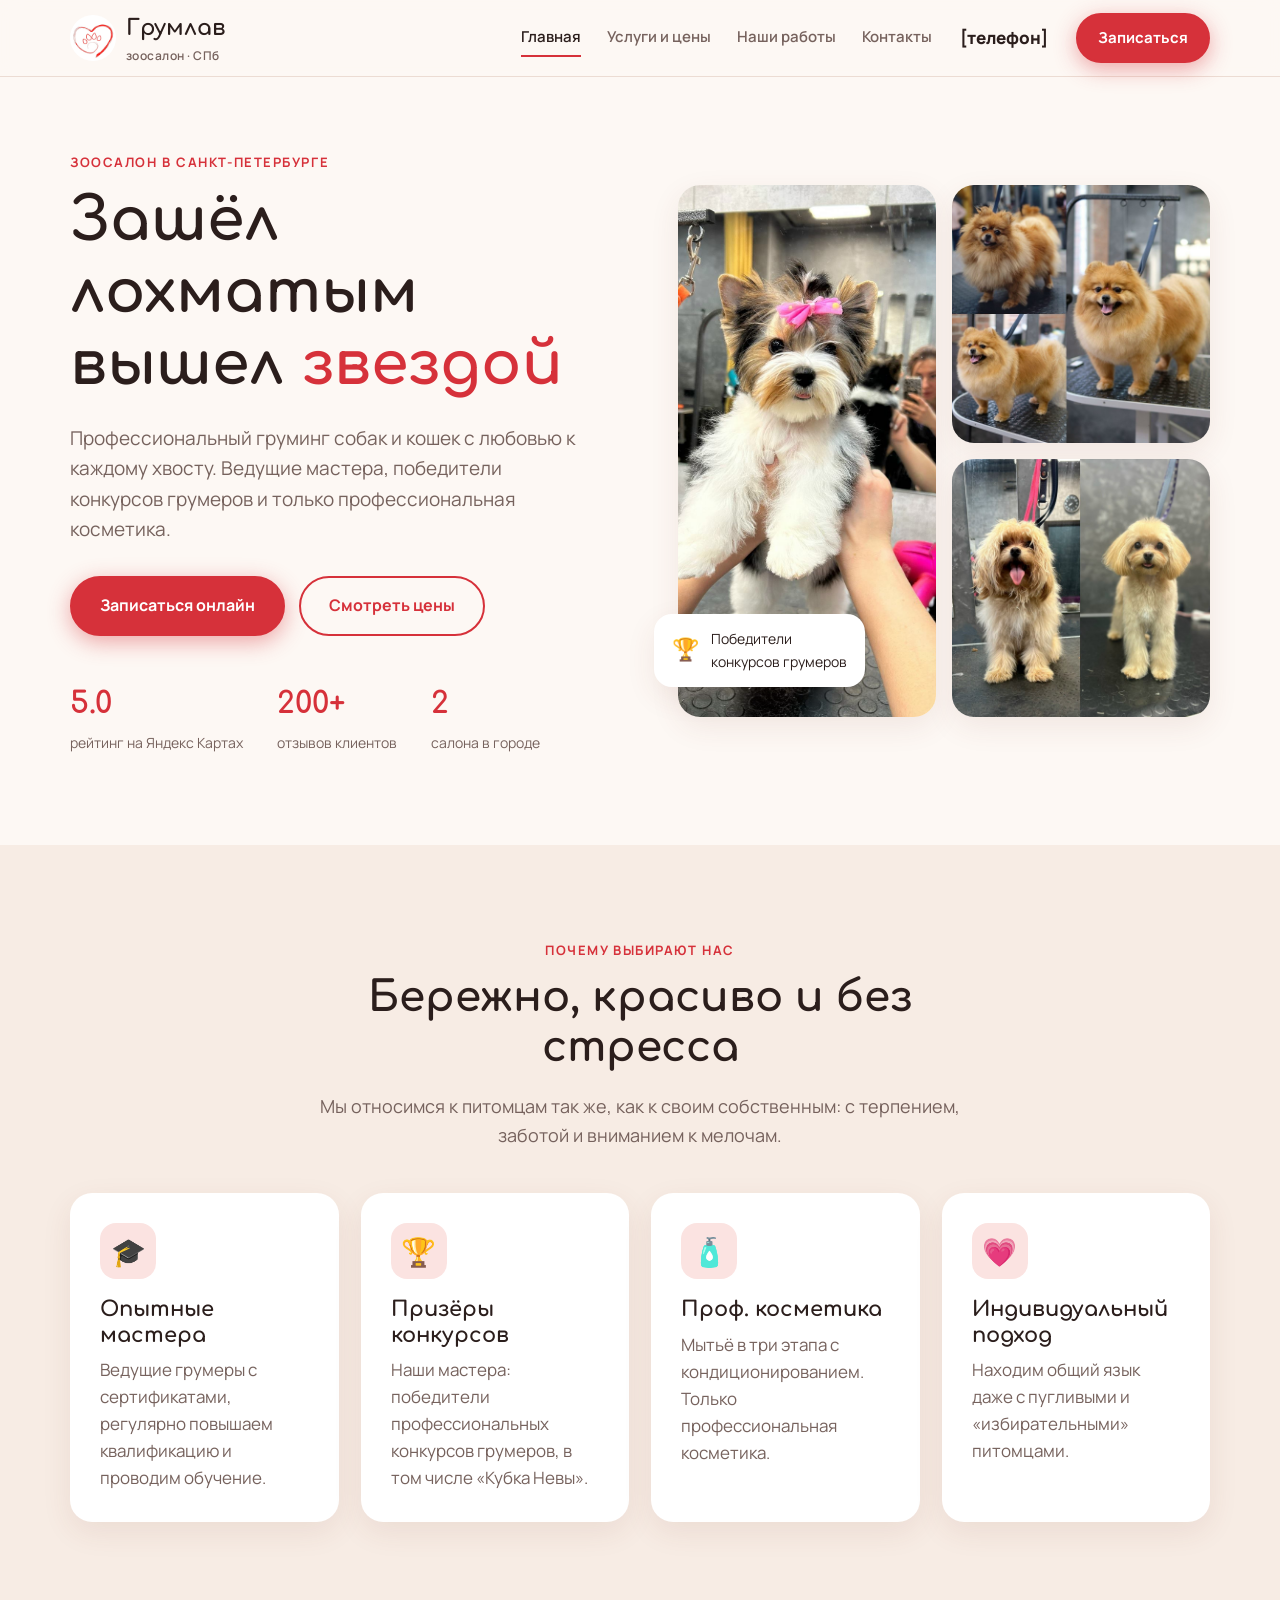
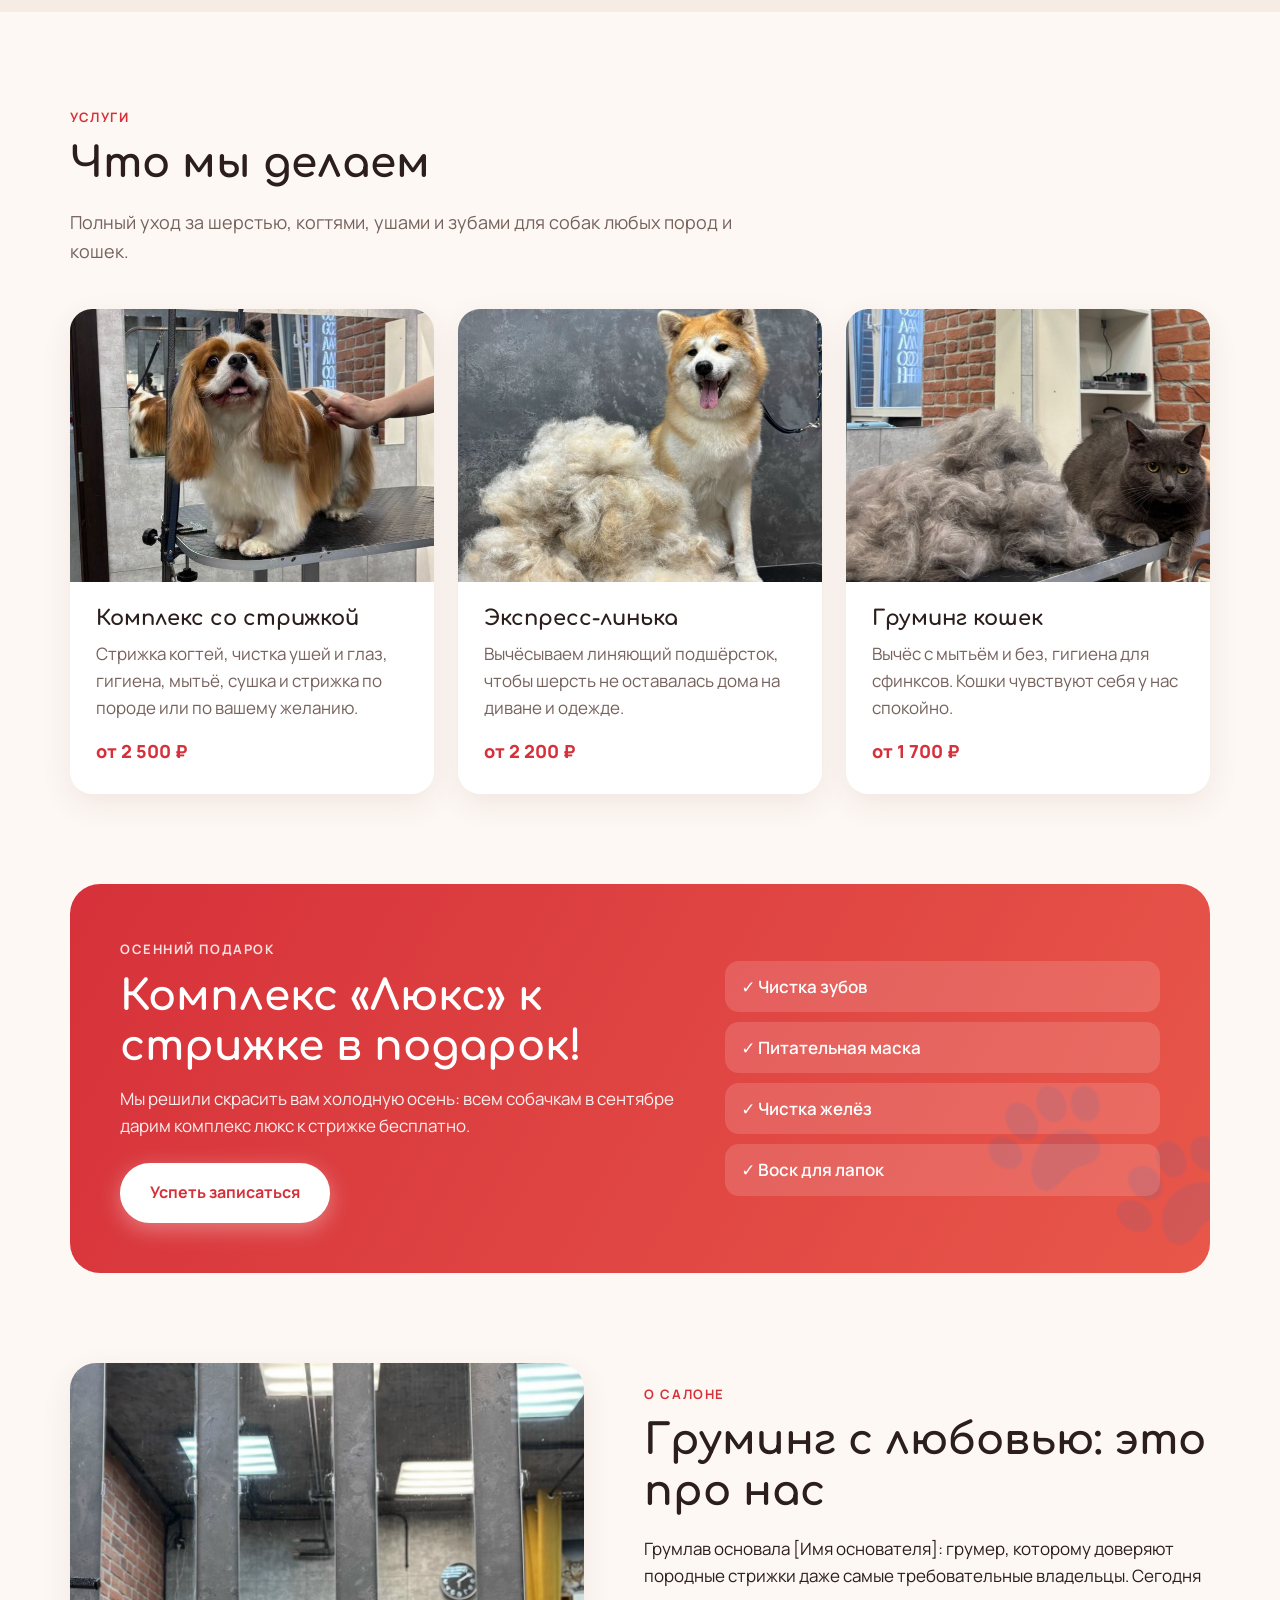
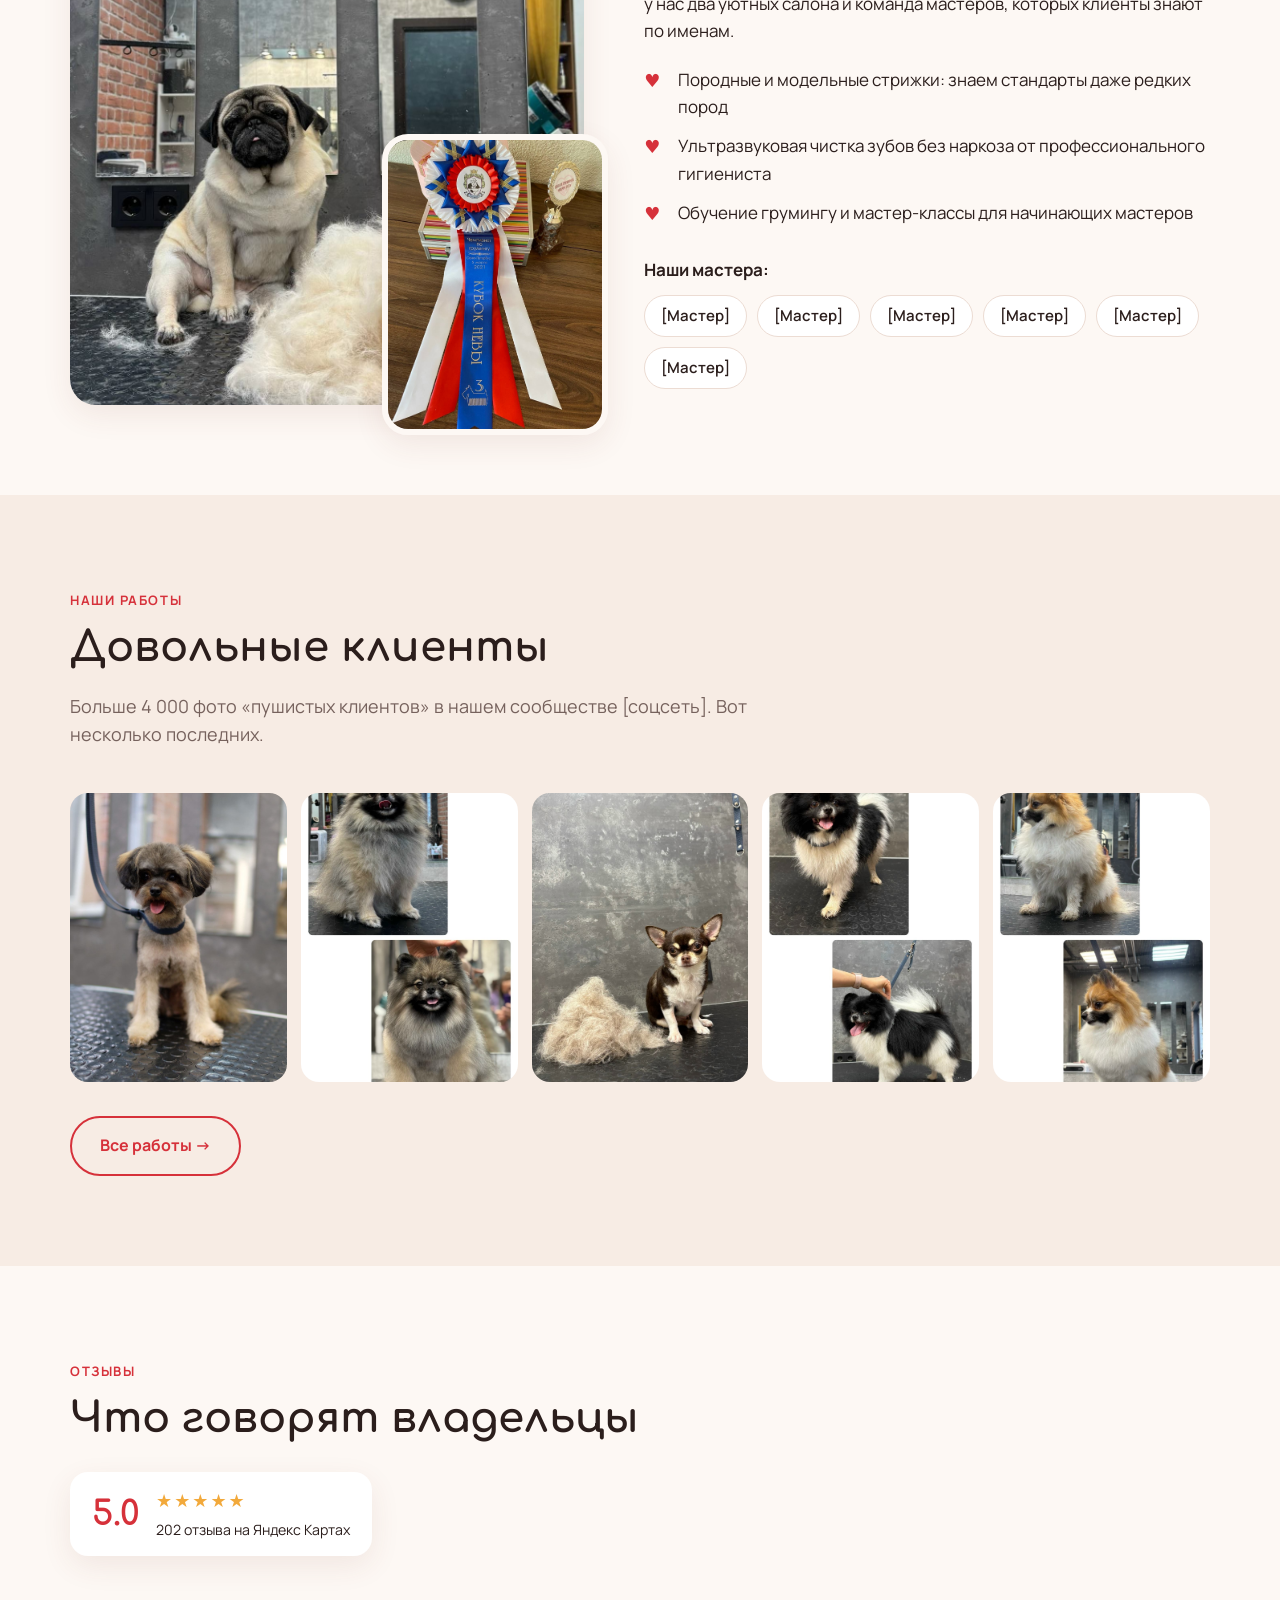
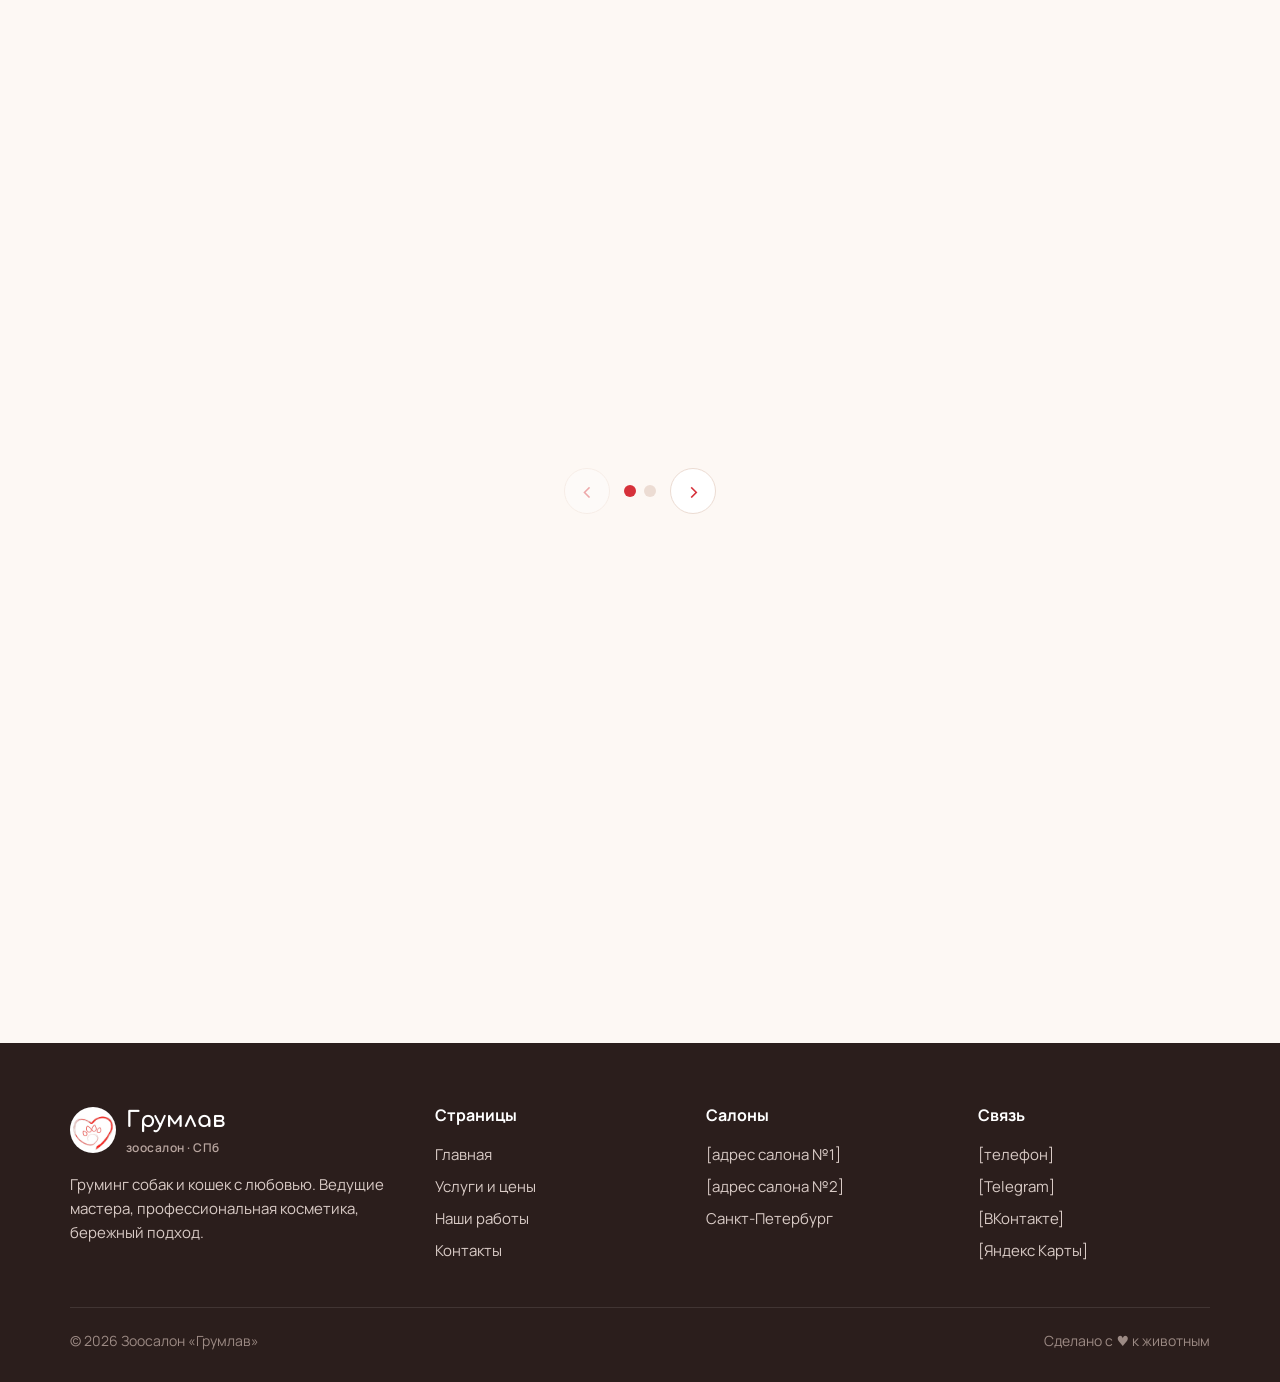
==== commit 1a0a5e14: "Фото: папка img переименована в assets, картинки догружены" ====
--- a/index.html
+++ b/index.html
@@ -5,7 +5,7 @@
   <meta name="viewport" content="width=device-width, initial-scale=1">
   <title>Грумлав | Зоосалон в Санкт-Петербурге | Груминг собак и кошек</title>
   <meta name="description" content="Зоосалон Грумлав: стрижка собак и кошек, вычес, гигиена, ультразвуковая чистка зубов без наркоза. Два салона: [адрес салона №1] и [адрес салона №2]. Запись онлайн.">
-  <link rel="icon" href="img/logo.jpg">
+  <link rel="icon" href="assets/logo.jpg">
   <link rel="preconnect" href="https://fonts.googleapis.com">
   <link rel="preconnect" href="https://fonts.gstatic.com" crossorigin>
   <link href="https://fonts.googleapis.com/css2?family=Comfortaa:wght@600;700&family=Manrope:wght@400;600;700;800&display=swap" rel="stylesheet">
@@ -15,7 +15,7 @@
 
 <header class="header">
   <div class="container header__inner">
-    <a href="index.html" class="logo"><img src="img/logo.jpg" alt="Логотип Грумлав"><span>Грумлав<small>зоосалон · СПб</small></span></a>
+    <a href="index.html" class="logo"><img src="assets/logo.jpg" alt="Логотип Грумлав"><span>Грумлав<small>зоосалон · СПб</small></span></a>
     <nav class="nav">
       <a href="index.html" class="active">Главная</a>
       <a href="uslugi.html">Услуги и цены</a>
@@ -47,9 +47,9 @@
         </div>
       </div>
       <div class="hero__photos reveal">
-        <img class="tall" src="img/p3.jpg" alt="Йоркширский терьер после стрижки">
-        <img class="sq" src="img/p1.jpg" alt="Померанский шпиц после груминга">
-        <img class="sq" src="img/p17.jpg" alt="Мальтипу до и после стрижки">
+        <img class="tall" src="assets/p3.jpg" alt="Йоркширский терьер после стрижки">
+        <img class="sq" src="assets/p1.jpg" alt="Померанский шпиц после груминга">
+        <img class="sq" src="assets/p17.jpg" alt="Мальтипу до и после стрижки">
         <div class="hero__badge"><b>🏆</b><div>Победители<br>конкурсов грумеров</div></div>
       </div>
     </div>
@@ -82,15 +82,15 @@
       </div>
       <div class="grid-3">
         <a href="uslugi.html" class="card service-card reveal">
-          <img src="img/p8.jpg" alt="Кавалер кинг чарльз спаниель на столе грумера">
+          <img src="assets/p8.jpg" alt="Кавалер кинг чарльз спаниель на столе грумера">
           <div class="service-card__body"><h3>Комплекс со стрижкой</h3><p>Стрижка когтей, чистка ушей и глаз, гигиена, мытьё, сушка и стрижка по породе или по вашему желанию.</p><div class="service-card__price">от 2 500 ₽</div></div>
         </a>
         <a href="uslugi.html" class="card service-card reveal">
-          <img src="img/p15.jpg" alt="Акита-ину после экспресс-линьки">
+          <img src="assets/p15.jpg" alt="Акита-ину после экспресс-линьки">
           <div class="service-card__body"><h3>Экспресс-линька</h3><p>Вычёсываем линяющий подшёрсток, чтобы шерсть не оставалась дома на диване и одежде.</p><div class="service-card__price">от 2 200 ₽</div></div>
         </a>
         <a href="uslugi.html" class="card service-card reveal">
-          <img src="img/p16.jpg" alt="Британская кошка после вычёса">
+          <img src="assets/p16.jpg" alt="Британская кошка после вычёса">
           <div class="service-card__body"><h3>Груминг кошек</h3><p>Вычёс с мытьём и без, гигиена для сфинксов. Кошки чувствуют себя у нас спокойно.</p><div class="service-card__price">от 1 700 ₽</div></div>
         </a>
       </div>
@@ -119,8 +119,8 @@
   <section class="section">
     <div class="container about">
       <div class="about__img reveal">
-        <img src="img/p12.jpg" alt="Мопс после экспресс-линьки в салоне Грумлав">
-        <img class="small" src="img/p7.jpg" alt="Награда Кубок Невы">
+        <img src="assets/p12.jpg" alt="Мопс после экспресс-линьки в салоне Грумлав">
+        <img class="small" src="assets/p7.jpg" alt="Награда Кубок Невы">
       </div>
       <div class="reveal">
         <span class="eyebrow">О салоне</span>
@@ -146,11 +146,11 @@
         <p>Больше 4 000 фото «пушистых клиентов» в нашем сообществе [соцсеть]. Вот несколько последних.</p>
       </div>
       <div class="gallery-strip reveal">
-        <img src="img/p6.jpg" alt="Ши-тцу после стрижки" data-zoom>
-        <img src="img/p14.jpg" alt="Шпиц до и после" data-zoom>
-        <img src="img/p10.jpg" alt="Чихуахуа после экспресс-линьки" data-zoom>
-        <img src="img/p11.jpg" alt="Шпиц чёрно-белый" data-zoom>
-        <img src="img/p2.jpg" alt="Шпиц рыжий" data-zoom>
+        <img src="assets/p6.jpg" alt="Ши-тцу после стрижки" data-zoom>
+        <img src="assets/p14.jpg" alt="Шпиц до и после" data-zoom>
+        <img src="assets/p10.jpg" alt="Чихуахуа после экспресс-линьки" data-zoom>
+        <img src="assets/p11.jpg" alt="Шпиц чёрно-белый" data-zoom>
+        <img src="assets/p2.jpg" alt="Шпиц рыжий" data-zoom>
       </div>
       <div style="margin-top:34px"><a href="raboty.html" class="btn btn--ghost">Все работы →</a></div>
     </div>
@@ -220,7 +220,7 @@
   <div class="container">
     <div class="footer__grid">
       <div>
-        <a href="index.html" class="logo"><img src="img/logo.jpg" alt=""><span>Грумлав<small>зоосалон · СПб</small></span></a>
+        <a href="index.html" class="logo"><img src="assets/logo.jpg" alt=""><span>Грумлав<small>зоосалон · СПб</small></span></a>
         <p style="margin-top:16px;font-size:15px">Груминг собак и кошек с любовью. Ведущие мастера, профессиональная косметика, бережный подход.</p>
       </div>
       <div><h4>Страницы</h4><ul><li><a href="index.html">Главная</a></li><li><a href="uslugi.html">Услуги и цены</a></li><li><a href="raboty.html">Наши работы</a></li><li><a href="kontakty.html">Контакты</a></li></ul></div>
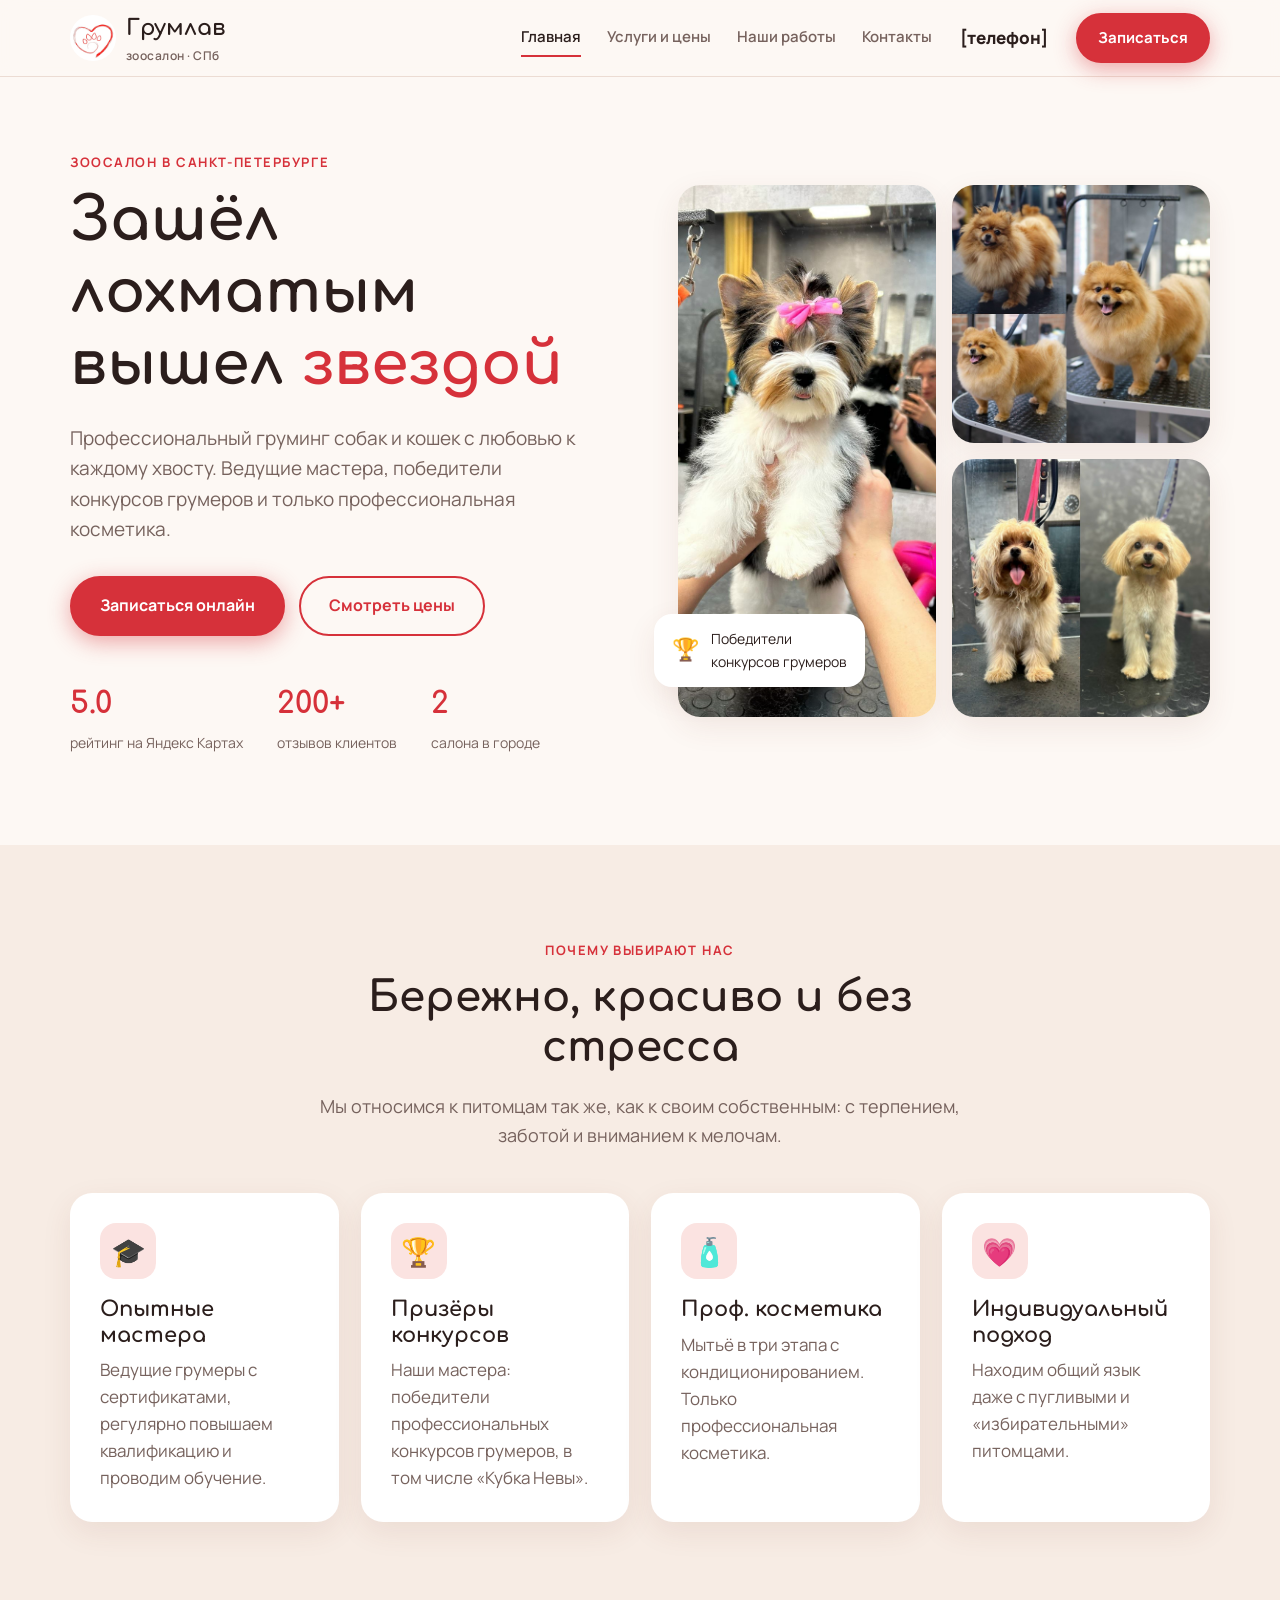
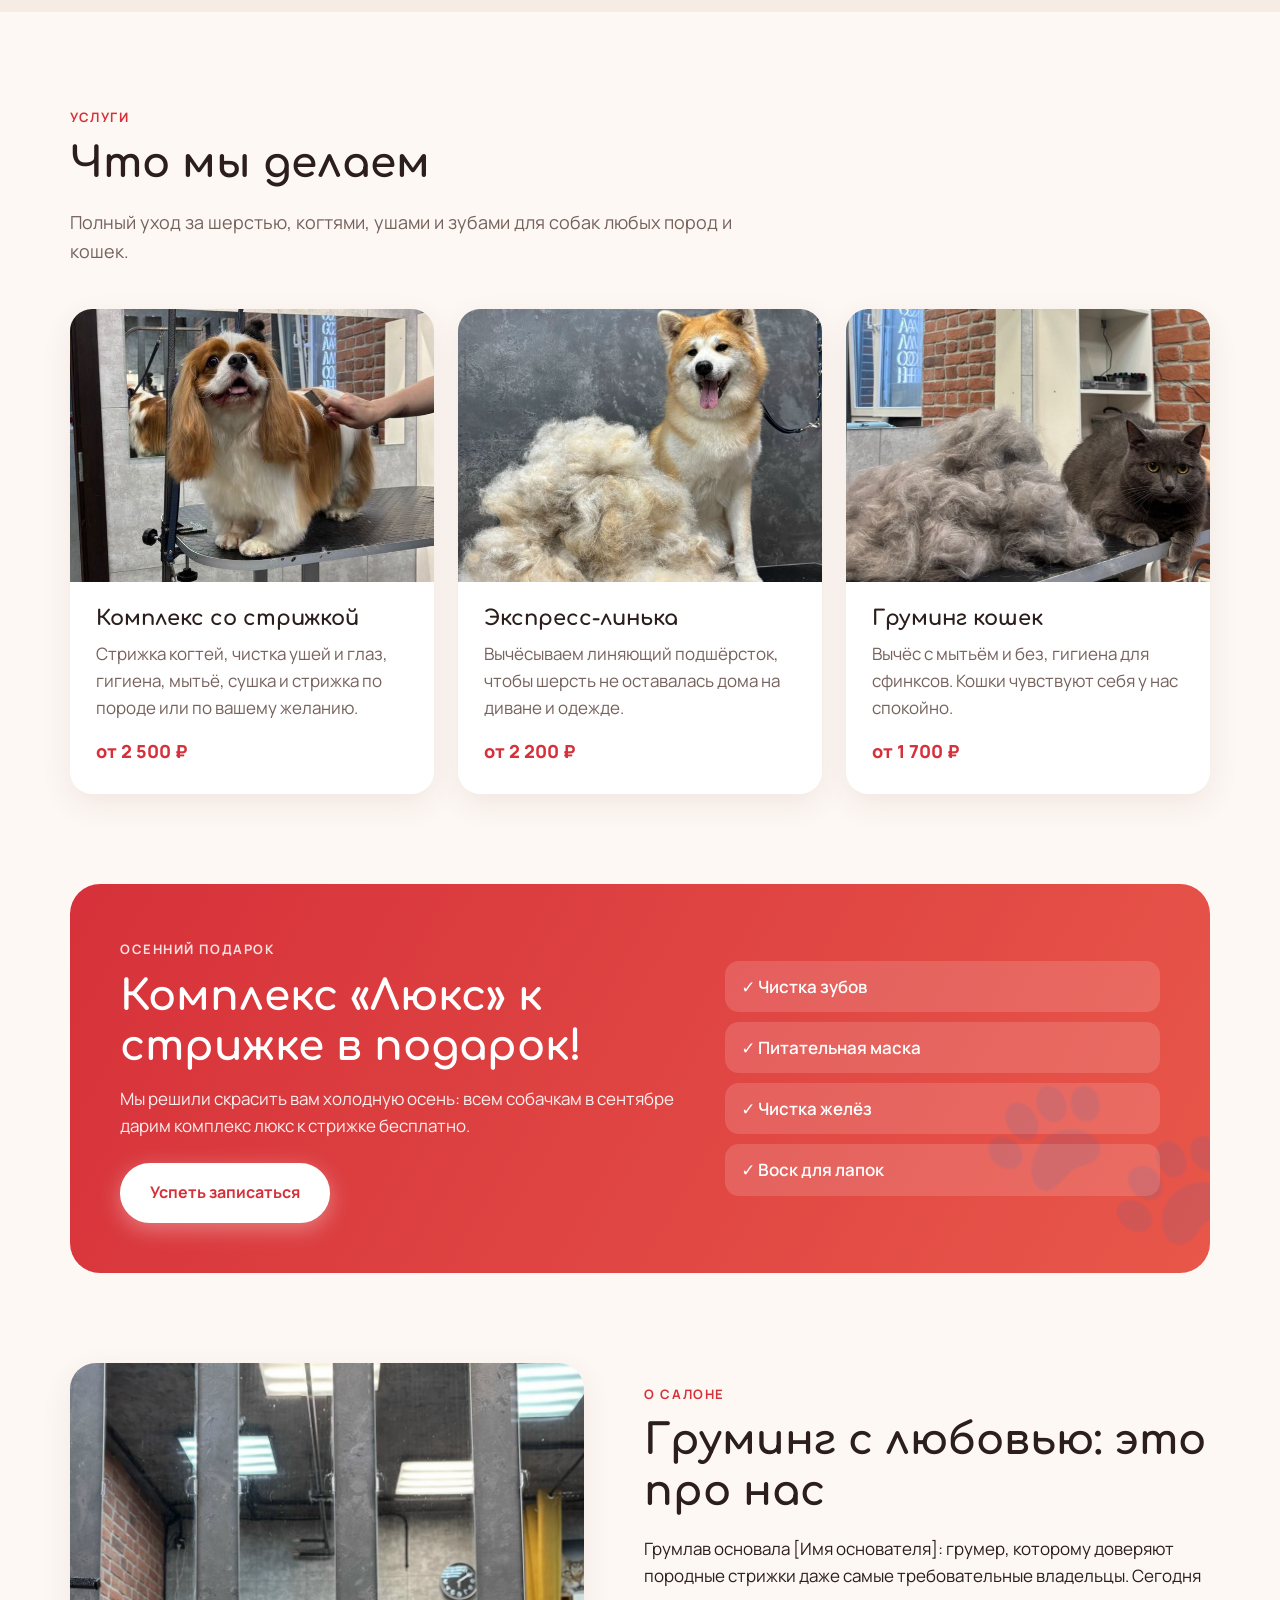
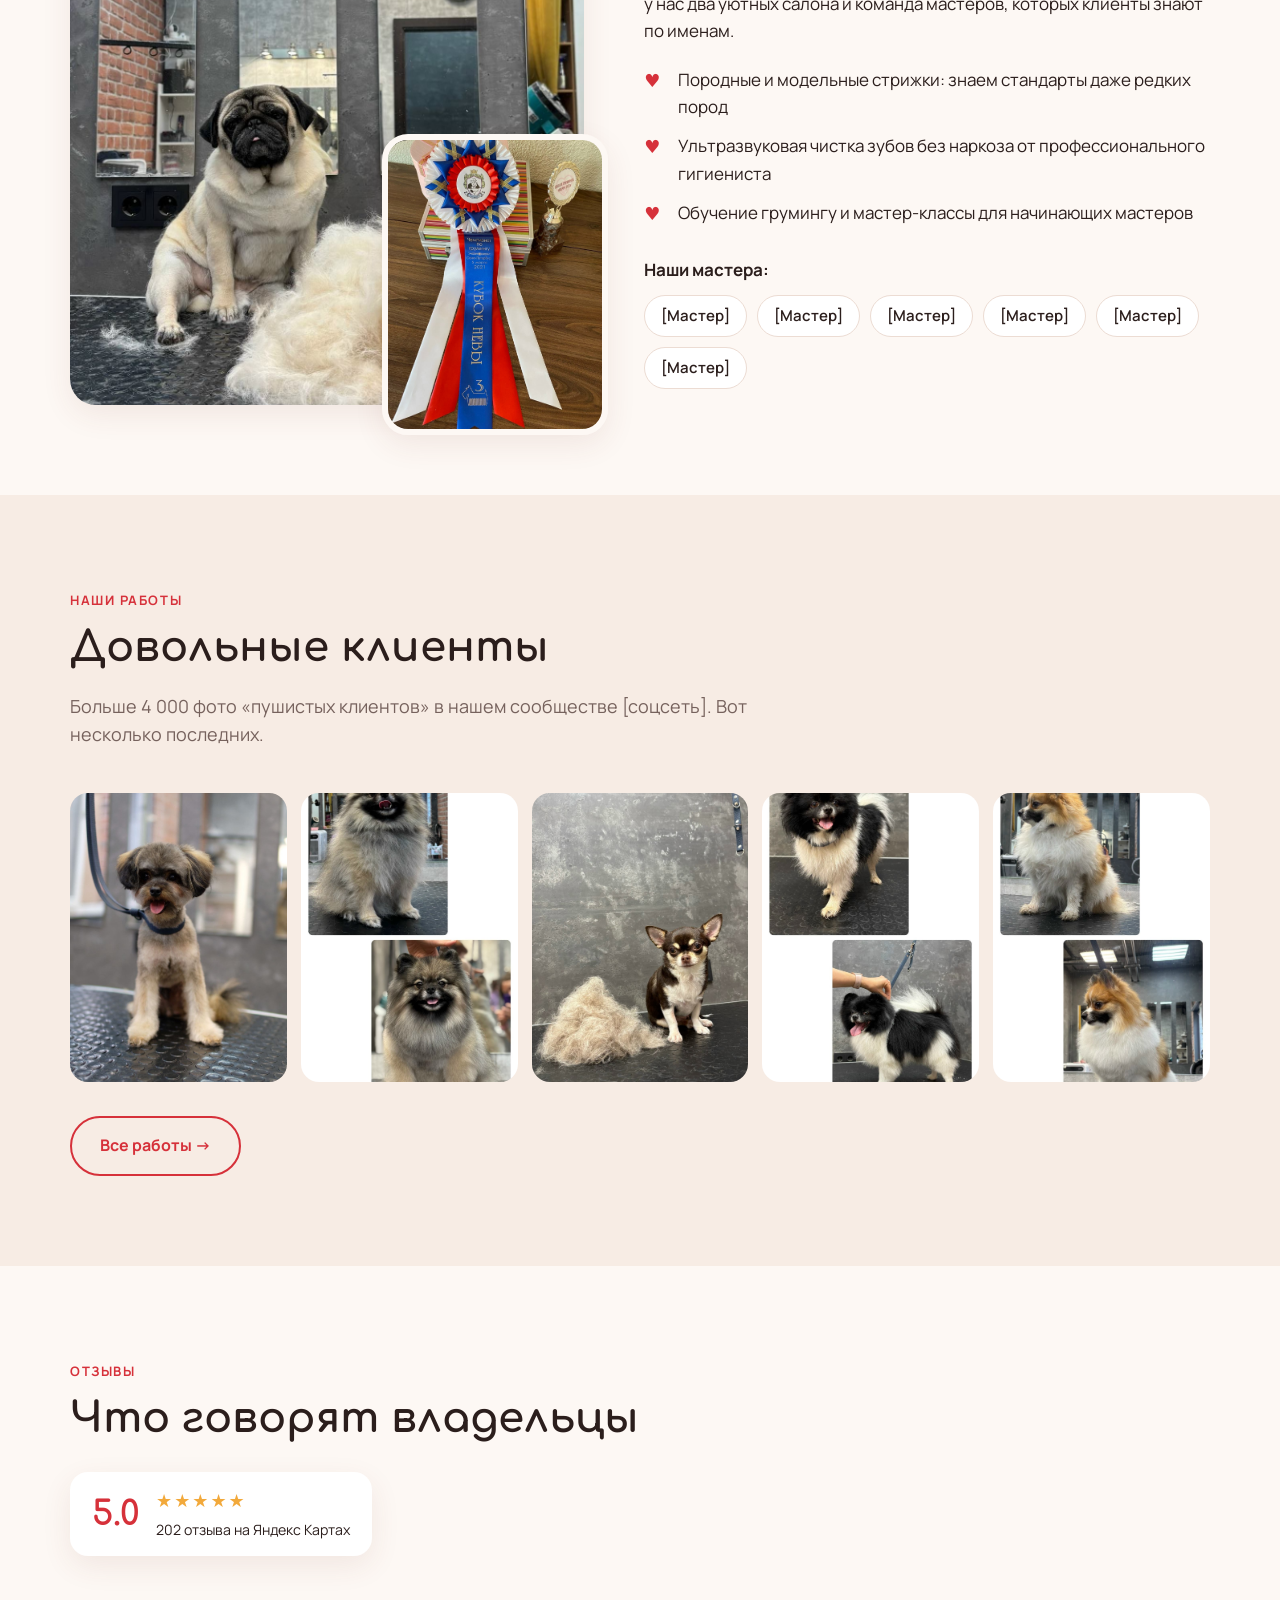
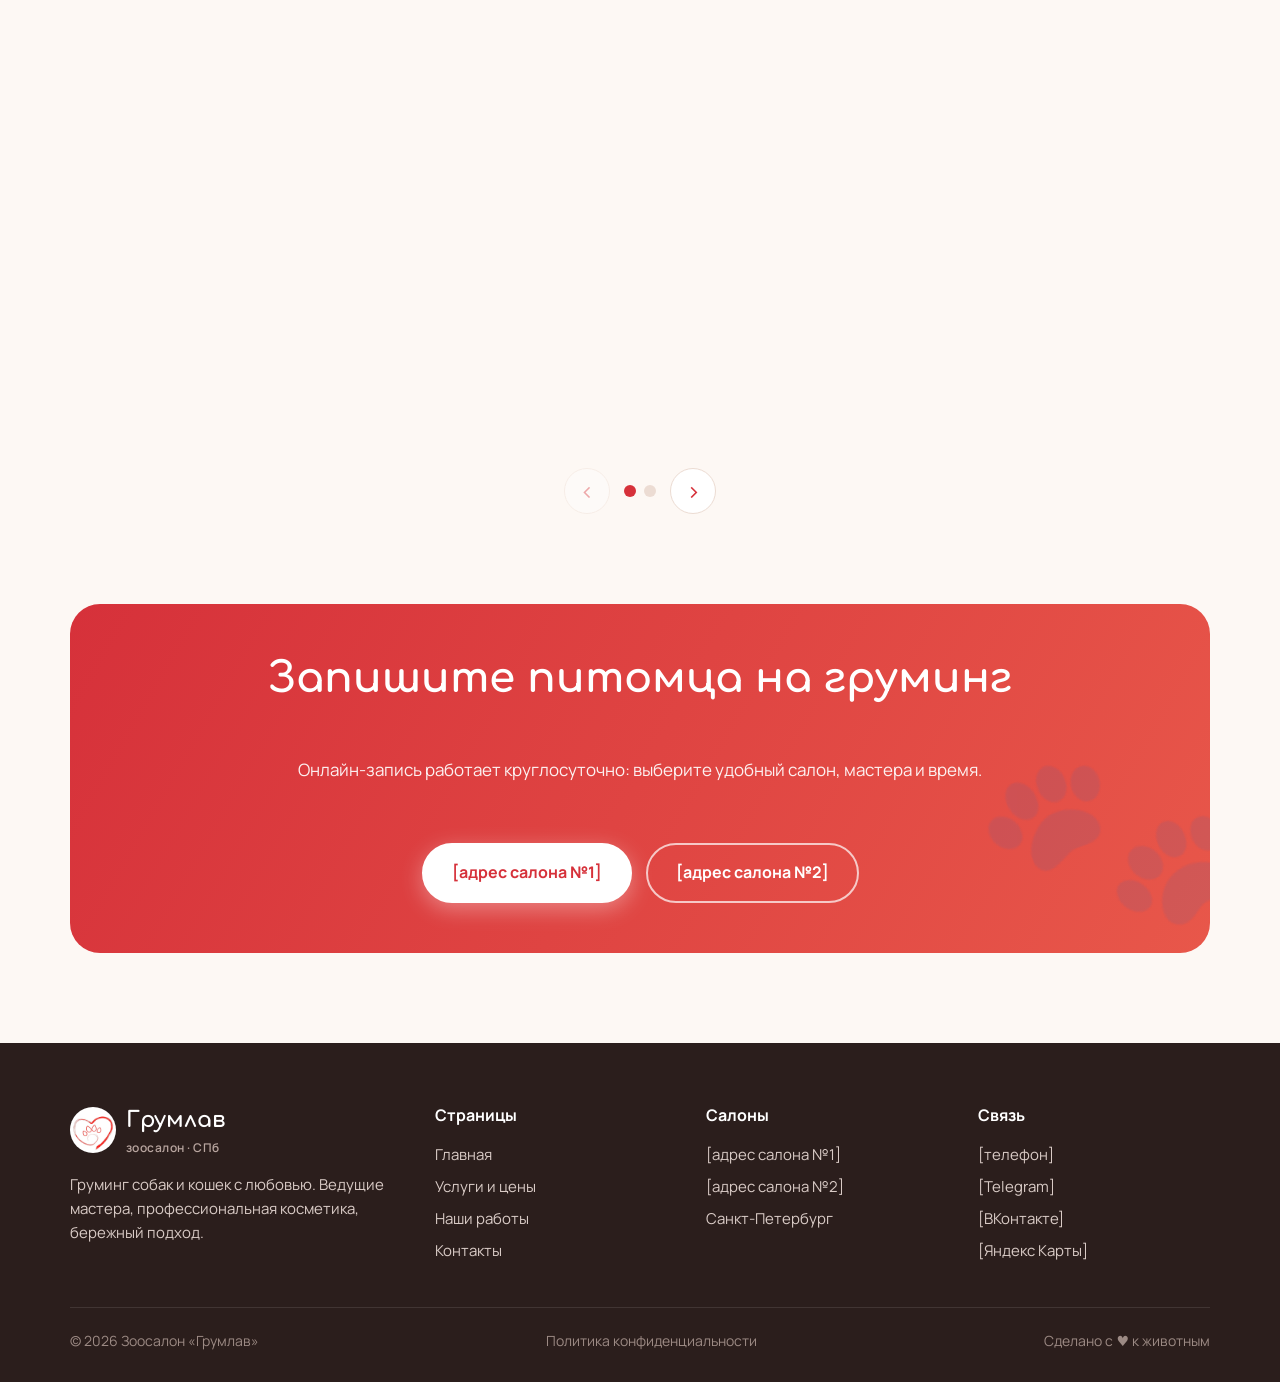
==== commit 9a8a5f8b: "152-ФЗ: политика конфиденциальности, согласие в форме записи" ====
--- a/index.html
+++ b/index.html
@@ -227,7 +227,7 @@
       <div><h4>Салоны</h4><ul><li>[адрес салона №1]</li><li>[адрес салона №2]</li><li>Санкт-Петербург</li></ul></div>
       <div><h4>Связь</h4><ul><li>[телефон]</li><li>[Telegram]</li><li>[ВКонтакте]</li><li>[Яндекс Карты]</li></ul></div>
     </div>
-    <div class="footer__bottom"><span>© 2026 Зоосалон «Грумлав»</span><span>Сделано с ♥ к животным</span></div>
+    <div class="footer__bottom"><span>© 2026 Зоосалон «Грумлав»</span><span><a href="politika.html">Политика конфиденциальности</a></span><span>Сделано с ♥ к животным</span></div>
   </div>
 </footer>
 
--- a/style.css
+++ b/style.css
@@ -274,6 +274,9 @@
 .form textarea { resize: vertical; }
 .form .btn { justify-self: start; }
 .form__error { color: var(--accent); font-weight: 700; font-size: 15px; }
+.form .form__consent { display: flex; flex-direction: row; align-items: flex-start; gap: 10px; font-weight: 400; font-size: 14px; line-height: 1.5; color: var(--muted); cursor: pointer; }
+.form .form__consent input { width: auto; margin-top: 3px; accent-color: var(--accent); cursor: pointer; }
+.form .form__consent a { text-decoration: underline; font-weight: 600; }
 .form__ok { display: grid; gap: 10px; background: #e6f6ea; color: #1d6b35; padding: 16px 18px; border-radius: 14px; font-size: 15px; }
 .form__ok textarea { font-size: 14px; color: var(--text); }
 .form__ok a { text-decoration: underline; font-weight: 700; }
